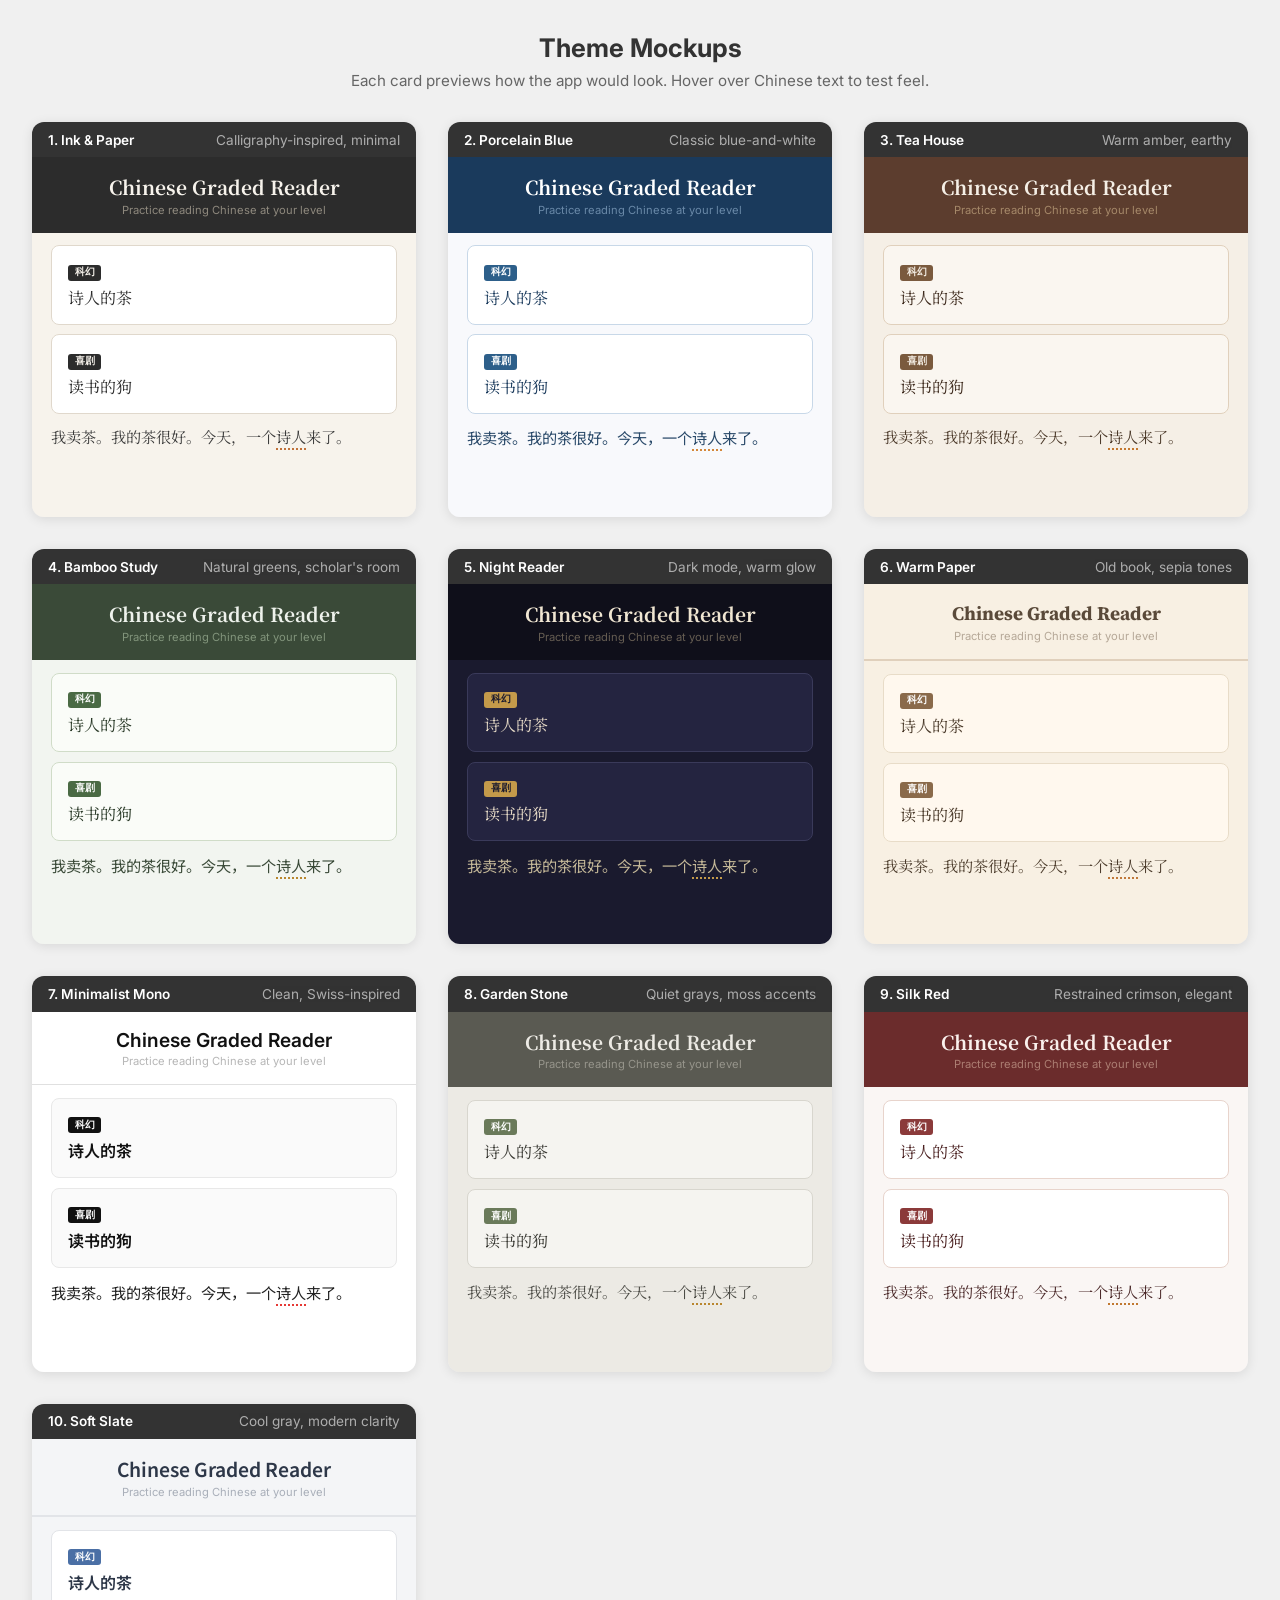
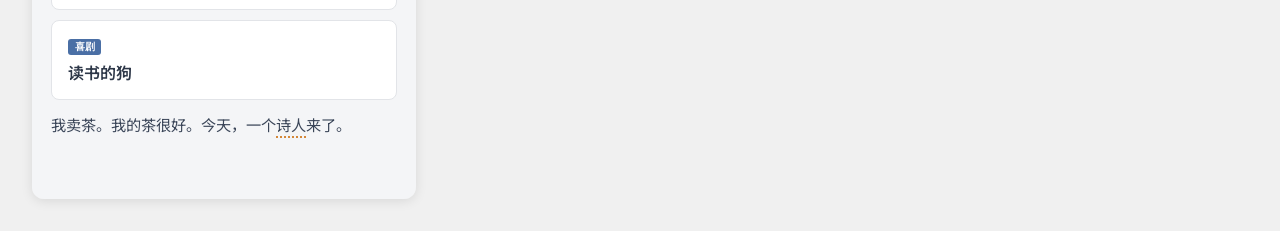
==== mockups.html @ 9957affa "Add theme mockup page for aesthetic comparison Static page with 10 theme options: Ink & Paper, Porce" ====
<!DOCTYPE html>
<html lang="en">
<head>
<meta charset="UTF-8">
<meta name="viewport" content="width=device-width, initial-scale=1.0">
<title>Chinese Graded Reader - Theme Mockups</title>
<style>
  @import url('https://fonts.googleapis.com/css2?family=Noto+Sans+SC:wght@300;400;600&family=Noto+Serif+SC:wght@400;600&family=Source+Serif+4:ital,wght@0,400;0,600;1,400&family=Inter:wght@400;500;600&display=swap');

  * { margin: 0; padding: 0; box-sizing: border-box; }
  body {
    font-family: 'Inter', sans-serif;
    background: #f0f0f0;
    padding: 2rem;
    color: #333;
  }
  h1 { text-align: center; margin-bottom: 0.5rem; font-size: 1.6rem; }
  .intro { text-align: center; color: #666; margin-bottom: 2rem; font-size: 0.95rem; }
  .grid {
    display: grid;
    grid-template-columns: repeat(auto-fit, minmax(340px, 1fr));
    gap: 2rem;
    max-width: 1400px;
    margin: 0 auto;
  }

  /* Each mockup card */
  .mockup {
    border-radius: 12px;
    overflow: hidden;
    box-shadow: 0 2px 12px rgba(0,0,0,0.1);
  }
  .mockup-label {
    padding: 0.6rem 1rem;
    font-weight: 600;
    font-size: 0.85rem;
    background: #333;
    color: #fff;
    display: flex;
    justify-content: space-between;
  }
  .mockup-label span { opacity: 0.6; font-weight: 400; }

  /* Inner frame simulating the app */
  .frame {
    padding: 0;
    min-height: 360px;
    display: flex;
    flex-direction: column;
  }
  .frame .m-header {
    padding: 1rem 1.2rem;
    text-align: center;
  }
  .frame .m-header h2 {
    font-size: 1.2rem;
    margin-bottom: 0.15rem;
  }
  .frame .m-header p {
    font-size: 0.7rem;
    opacity: 0.7;
  }
  .frame .m-body {
    padding: 0.8rem 1.2rem 1.2rem;
    flex: 1;
  }
  .frame .m-card {
    padding: 0.8rem 1rem;
    border-radius: 8px;
    margin-bottom: 0.6rem;
  }
  .frame .m-badge {
    display: inline-block;
    padding: 0.1rem 0.4rem;
    border-radius: 3px;
    font-size: 0.6rem;
    font-weight: 600;
    margin-bottom: 0.3rem;
  }
  .frame .m-title {
    font-size: 1rem;
    margin-bottom: 0.15rem;
  }
  .frame .m-text {
    font-size: 0.95rem;
    line-height: 1.9;
    margin-top: 0.6rem;
  }
  .frame .m-word {
    cursor: default;
    padding-bottom: 1px;
  }
  .frame .m-word-above {
    cursor: default;
    padding-bottom: 1px;
  }

  /* ===== THEME 1: Ink & Paper ===== */
  .t1 .frame { background: #f7f3ec; }
  .t1 .m-header { background: #2c2c2c; color: #f7f3ec; }
  .t1 .m-header h2 { font-family: 'Noto Serif SC', serif; }
  .t1 .m-header p { color: #b8b0a0; }
  .t1 .m-body { color: #2c2c2c; }
  .t1 .m-card { background: #fff; border: 1px solid #e0d8cc; }
  .t1 .m-badge { background: #2c2c2c; color: #f7f3ec; }
  .t1 .m-title { font-family: 'Noto Serif SC', serif; }
  .t1 .m-text { font-family: 'Noto Serif SC', serif; color: #3a3a3a; }
  .t1 .m-word:hover { color: #8b4513; }
  .t1 .m-word-above { border-bottom: 2px dotted #c0713a; }

  /* ===== THEME 2: Porcelain Blue ===== */
  .t2 .frame { background: #f8f9fc; }
  .t2 .m-header { background: #1a3a5c; color: #fff; }
  .t2 .m-header h2 { font-family: 'Noto Serif SC', serif; }
  .t2 .m-header p { color: #8baac8; }
  .t2 .m-body { color: #1a3a5c; }
  .t2 .m-card { background: #fff; border: 1px solid #c8d8e8; }
  .t2 .m-badge { background: #2d5f8a; color: #fff; }
  .t2 .m-title { font-family: 'Noto Serif SC', serif; color: #1a3a5c; }
  .t2 .m-text { font-family: 'Noto Sans SC', sans-serif; color: #2a4a6a; }
  .t2 .m-word:hover { color: #2d5f8a; }
  .t2 .m-word-above { border-bottom: 2px dotted #d4883a; }

  /* ===== THEME 3: Tea House ===== */
  .t3 .frame { background: #f5efe6; }
  .t3 .m-header { background: #5c3d2e; color: #f5efe6; }
  .t3 .m-header h2 { font-family: 'Noto Serif SC', serif; }
  .t3 .m-header p { color: #c4a882; }
  .t3 .m-body { color: #3e2b1e; }
  .t3 .m-card { background: #faf6f0; border: 1px solid #e0d0bc; }
  .t3 .m-badge { background: #7a5a3e; color: #f5efe6; }
  .t3 .m-title { font-family: 'Noto Serif SC', serif; color: #3e2b1e; }
  .t3 .m-text { font-family: 'Noto Serif SC', serif; color: #4a3828; }
  .t3 .m-word:hover { color: #7a5a3e; }
  .t3 .m-word-above { border-bottom: 2px dotted #c47830; }

  /* ===== THEME 4: Bamboo Study ===== */
  .t4 .frame { background: #f2f5f0; }
  .t4 .m-header { background: #3a4a38; color: #eef2ec; }
  .t4 .m-header h2 { font-family: 'Noto Serif SC', serif; }
  .t4 .m-header p { color: #a0b498; }
  .t4 .m-body { color: #2a3a28; }
  .t4 .m-card { background: #fafcf8; border: 1px solid #d0dcc8; }
  .t4 .m-badge { background: #4a6a44; color: #fff; }
  .t4 .m-title { font-family: 'Noto Serif SC', serif; color: #2a3a28; }
  .t4 .m-text { font-family: 'Noto Sans SC', sans-serif; color: #3a4a38; }
  .t4 .m-word:hover { color: #4a6a44; }
  .t4 .m-word-above { border-bottom: 2px dotted #b8862e; }

  /* ===== THEME 5: Night Reader ===== */
  .t5 .frame { background: #1a1a2e; }
  .t5 .m-header { background: #0f0f1a; color: #e8dcc8; }
  .t5 .m-header h2 { font-family: 'Noto Serif SC', serif; color: #f0e6d2; }
  .t5 .m-header p { color: #8a7e6a; }
  .t5 .m-body { color: #d4c8b0; }
  .t5 .m-card { background: #242440; border: 1px solid #3a3a5a; }
  .t5 .m-badge { background: #c49a4a; color: #1a1a2e; }
  .t5 .m-title { font-family: 'Noto Serif SC', serif; color: #e8dcc8; }
  .t5 .m-text { font-family: 'Noto Sans SC', sans-serif; color: #c4b898; }
  .t5 .m-word:hover { color: #e8c878; }
  .t5 .m-word-above { border-bottom: 2px dotted #c49a4a; }

  /* ===== THEME 6: Warm Paper ===== */
  .t6 .frame { background: #f8f0e3; }
  .t6 .m-header { background: #f8f0e3; color: #5a4a3a; border-bottom: 2px solid #e0d0bc; }
  .t6 .m-header h2 { font-family: 'Source Serif 4', 'Noto Serif SC', serif; }
  .t6 .m-header p { color: #9a8a78; }
  .t6 .m-body { color: #3a3028; }
  .t6 .m-card { background: #fff8ee; border: 1px solid #e8dcc8; }
  .t6 .m-badge { background: #8a6a4a; color: #fff; }
  .t6 .m-title { font-family: 'Noto Serif SC', serif; color: #4a3a2a; }
  .t6 .m-text { font-family: 'Noto Serif SC', serif; color: #4a3a2a; }
  .t6 .m-word:hover { color: #8a6a4a; }
  .t6 .m-word-above { border-bottom: 2px dotted #c0783a; }

  /* ===== THEME 7: Minimalist Mono ===== */
  .t7 .frame { background: #fff; }
  .t7 .m-header { background: #fff; color: #111; border-bottom: 1px solid #e0e0e0; }
  .t7 .m-header h2 { font-family: 'Inter', 'Noto Sans SC', sans-serif; font-weight: 600; }
  .t7 .m-header p { color: #999; }
  .t7 .m-body { color: #111; }
  .t7 .m-card { background: #fafafa; border: 1px solid #e8e8e8; }
  .t7 .m-badge { background: #111; color: #fff; }
  .t7 .m-title { font-family: 'Noto Sans SC', sans-serif; font-weight: 600; }
  .t7 .m-text { font-family: 'Noto Sans SC', sans-serif; color: #222; }
  .t7 .m-word:hover { color: #e53935; }
  .t7 .m-word-above { border-bottom: 2px dotted #e53935; }

  /* ===== THEME 8: Garden Stone ===== */
  .t8 .frame { background: #eceae4; }
  .t8 .m-header { background: #5a5a52; color: #eceae4; }
  .t8 .m-header h2 { font-family: 'Noto Serif SC', serif; }
  .t8 .m-header p { color: #b0aea4; }
  .t8 .m-body { color: #3a3a34; }
  .t8 .m-card { background: #f5f4f0; border: 1px solid #d8d6ce; }
  .t8 .m-badge { background: #6a7a5a; color: #fff; }
  .t8 .m-title { font-family: 'Noto Serif SC', serif; color: #3a3a34; }
  .t8 .m-text { font-family: 'Noto Serif SC', serif; color: #4a4a44; }
  .t8 .m-word:hover { color: #6a7a5a; }
  .t8 .m-word-above { border-bottom: 2px dotted #b8862e; }

  /* ===== THEME 9: Silk Red ===== */
  .t9 .frame { background: #faf6f4; }
  .t9 .m-header { background: #6b2c2c; color: #faf0ec; }
  .t9 .m-header h2 { font-family: 'Noto Serif SC', serif; }
  .t9 .m-header p { color: #c8a090; }
  .t9 .m-body { color: #3a2020; }
  .t9 .m-card { background: #fff; border: 1px solid #e8d4cc; }
  .t9 .m-badge { background: #8b3a3a; color: #fff; }
  .t9 .m-title { font-family: 'Noto Serif SC', serif; color: #4a2020; }
  .t9 .m-text { font-family: 'Noto Serif SC', serif; color: #4a2828; }
  .t9 .m-word:hover { color: #8b3a3a; }
  .t9 .m-word-above { border-bottom: 2px dotted #c07830; }

  /* ===== THEME 10: Soft Slate ===== */
  .t10 .frame { background: #f4f5f7; }
  .t10 .m-header { background: #f4f5f7; color: #2d3748; border-bottom: 2px solid #e2e4e8; }
  .t10 .m-header h2 { font-family: 'Noto Sans SC', sans-serif; font-weight: 600; }
  .t10 .m-header p { color: #8a92a0; }
  .t10 .m-body { color: #2d3748; }
  .t10 .m-card { background: #fff; border: 1px solid #e2e4e8; }
  .t10 .m-badge { background: #4a6fa5; color: #fff; }
  .t10 .m-title { font-family: 'Noto Sans SC', sans-serif; font-weight: 600; color: #2d3748; }
  .t10 .m-text { font-family: 'Noto Sans SC', sans-serif; color: #3a4558; }
  .t10 .m-word:hover { color: #4a6fa5; }
  .t10 .m-word-above { border-bottom: 2px dotted #d4883a; }
</style>
</head>
<body>

<h1>Theme Mockups</h1>
<p class="intro">Each card previews how the app would look. Hover over Chinese text to test feel.</p>

<div class="grid">

  <!-- 1 -->
  <div class="mockup t1">
    <div class="mockup-label">1. Ink & Paper <span>Calligraphy-inspired, minimal</span></div>
    <div class="frame">
      <div class="m-header">
        <h2>Chinese Graded Reader</h2>
        <p>Practice reading Chinese at your level</p>
      </div>
      <div class="m-body">
        <div class="m-card">
          <div class="m-badge">科幻</div>
          <div class="m-title">诗人的茶</div>
        </div>
        <div class="m-card">
          <div class="m-badge">喜剧</div>
          <div class="m-title">读书的狗</div>
        </div>
        <div class="m-text">
          <span class="m-word">我</span><span class="m-word">卖</span><span class="m-word">茶</span>。<span class="m-word">我</span><span class="m-word">的</span><span class="m-word">茶</span><span class="m-word">很</span><span class="m-word">好</span>。<span class="m-word">今天</span>，<span class="m-word">一</span><span class="m-word">个</span><span class="m-word-above">诗人</span><span class="m-word">来</span><span class="m-word">了</span>。
        </div>
      </div>
    </div>
  </div>

  <!-- 2 -->
  <div class="mockup t2">
    <div class="mockup-label">2. Porcelain Blue <span>Classic blue-and-white</span></div>
    <div class="frame">
      <div class="m-header">
        <h2>Chinese Graded Reader</h2>
        <p>Practice reading Chinese at your level</p>
      </div>
      <div class="m-body">
        <div class="m-card">
          <div class="m-badge">科幻</div>
          <div class="m-title">诗人的茶</div>
        </div>
        <div class="m-card">
          <div class="m-badge">喜剧</div>
          <div class="m-title">读书的狗</div>
        </div>
        <div class="m-text">
          <span class="m-word">我</span><span class="m-word">卖</span><span class="m-word">茶</span>。<span class="m-word">我</span><span class="m-word">的</span><span class="m-word">茶</span><span class="m-word">很</span><span class="m-word">好</span>。<span class="m-word">今天</span>，<span class="m-word">一</span><span class="m-word">个</span><span class="m-word-above">诗人</span><span class="m-word">来</span><span class="m-word">了</span>。
        </div>
      </div>
    </div>
  </div>

  <!-- 3 -->
  <div class="mockup t3">
    <div class="mockup-label">3. Tea House <span>Warm amber, earthy</span></div>
    <div class="frame">
      <div class="m-header">
        <h2>Chinese Graded Reader</h2>
        <p>Practice reading Chinese at your level</p>
      </div>
      <div class="m-body">
        <div class="m-card">
          <div class="m-badge">科幻</div>
          <div class="m-title">诗人的茶</div>
        </div>
        <div class="m-card">
          <div class="m-badge">喜剧</div>
          <div class="m-title">读书的狗</div>
        </div>
        <div class="m-text">
          <span class="m-word">我</span><span class="m-word">卖</span><span class="m-word">茶</span>。<span class="m-word">我</span><span class="m-word">的</span><span class="m-word">茶</span><span class="m-word">很</span><span class="m-word">好</span>。<span class="m-word">今天</span>，<span class="m-word">一</span><span class="m-word">个</span><span class="m-word-above">诗人</span><span class="m-word">来</span><span class="m-word">了</span>。
        </div>
      </div>
    </div>
  </div>

  <!-- 4 -->
  <div class="mockup t4">
    <div class="mockup-label">4. Bamboo Study <span>Natural greens, scholar's room</span></div>
    <div class="frame">
      <div class="m-header">
        <h2>Chinese Graded Reader</h2>
        <p>Practice reading Chinese at your level</p>
      </div>
      <div class="m-body">
        <div class="m-card">
          <div class="m-badge">科幻</div>
          <div class="m-title">诗人的茶</div>
        </div>
        <div class="m-card">
          <div class="m-badge">喜剧</div>
          <div class="m-title">读书的狗</div>
        </div>
        <div class="m-text">
          <span class="m-word">我</span><span class="m-word">卖</span><span class="m-word">茶</span>。<span class="m-word">我</span><span class="m-word">的</span><span class="m-word">茶</span><span class="m-word">很</span><span class="m-word">好</span>。<span class="m-word">今天</span>，<span class="m-word">一</span><span class="m-word">个</span><span class="m-word-above">诗人</span><span class="m-word">来</span><span class="m-word">了</span>。
        </div>
      </div>
    </div>
  </div>

  <!-- 5 -->
  <div class="mockup t5">
    <div class="mockup-label">5. Night Reader <span>Dark mode, warm glow</span></div>
    <div class="frame">
      <div class="m-header">
        <h2>Chinese Graded Reader</h2>
        <p>Practice reading Chinese at your level</p>
      </div>
      <div class="m-body">
        <div class="m-card">
          <div class="m-badge">科幻</div>
          <div class="m-title">诗人的茶</div>
        </div>
        <div class="m-card">
          <div class="m-badge">喜剧</div>
          <div class="m-title">读书的狗</div>
        </div>
        <div class="m-text">
          <span class="m-word">我</span><span class="m-word">卖</span><span class="m-word">茶</span>。<span class="m-word">我</span><span class="m-word">的</span><span class="m-word">茶</span><span class="m-word">很</span><span class="m-word">好</span>。<span class="m-word">今天</span>，<span class="m-word">一</span><span class="m-word">个</span><span class="m-word-above">诗人</span><span class="m-word">来</span><span class="m-word">了</span>。
        </div>
      </div>
    </div>
  </div>

  <!-- 6 -->
  <div class="mockup t6">
    <div class="mockup-label">6. Warm Paper <span>Old book, sepia tones</span></div>
    <div class="frame">
      <div class="m-header">
        <h2>Chinese Graded Reader</h2>
        <p>Practice reading Chinese at your level</p>
      </div>
      <div class="m-body">
        <div class="m-card">
          <div class="m-badge">科幻</div>
          <div class="m-title">诗人的茶</div>
        </div>
        <div class="m-card">
          <div class="m-badge">喜剧</div>
          <div class="m-title">读书的狗</div>
        </div>
        <div class="m-text">
          <span class="m-word">我</span><span class="m-word">卖</span><span class="m-word">茶</span>。<span class="m-word">我</span><span class="m-word">的</span><span class="m-word">茶</span><span class="m-word">很</span><span class="m-word">好</span>。<span class="m-word">今天</span>，<span class="m-word">一</span><span class="m-word">个</span><span class="m-word-above">诗人</span><span class="m-word">来</span><span class="m-word">了</span>。
        </div>
      </div>
    </div>
  </div>

  <!-- 7 -->
  <div class="mockup t7">
    <div class="mockup-label">7. Minimalist Mono <span>Clean, Swiss-inspired</span></div>
    <div class="frame">
      <div class="m-header">
        <h2>Chinese Graded Reader</h2>
        <p>Practice reading Chinese at your level</p>
      </div>
      <div class="m-body">
        <div class="m-card">
          <div class="m-badge">科幻</div>
          <div class="m-title">诗人的茶</div>
        </div>
        <div class="m-card">
          <div class="m-badge">喜剧</div>
          <div class="m-title">读书的狗</div>
        </div>
        <div class="m-text">
          <span class="m-word">我</span><span class="m-word">卖</span><span class="m-word">茶</span>。<span class="m-word">我</span><span class="m-word">的</span><span class="m-word">茶</span><span class="m-word">很</span><span class="m-word">好</span>。<span class="m-word">今天</span>，<span class="m-word">一</span><span class="m-word">个</span><span class="m-word-above">诗人</span><span class="m-word">来</span><span class="m-word">了</span>。
        </div>
      </div>
    </div>
  </div>

  <!-- 8 -->
  <div class="mockup t8">
    <div class="mockup-label">8. Garden Stone <span>Quiet grays, moss accents</span></div>
    <div class="frame">
      <div class="m-header">
        <h2>Chinese Graded Reader</h2>
        <p>Practice reading Chinese at your level</p>
      </div>
      <div class="m-body">
        <div class="m-card">
          <div class="m-badge">科幻</div>
          <div class="m-title">诗人的茶</div>
        </div>
        <div class="m-card">
          <div class="m-badge">喜剧</div>
          <div class="m-title">读书的狗</div>
        </div>
        <div class="m-text">
          <span class="m-word">我</span><span class="m-word">卖</span><span class="m-word">茶</span>。<span class="m-word">我</span><span class="m-word">的</span><span class="m-word">茶</span><span class="m-word">很</span><span class="m-word">好</span>。<span class="m-word">今天</span>，<span class="m-word">一</span><span class="m-word">个</span><span class="m-word-above">诗人</span><span class="m-word">来</span><span class="m-word">了</span>。
        </div>
      </div>
    </div>
  </div>

  <!-- 9 -->
  <div class="mockup t9">
    <div class="mockup-label">9. Silk Red <span>Restrained crimson, elegant</span></div>
    <div class="frame">
      <div class="m-header">
        <h2>Chinese Graded Reader</h2>
        <p>Practice reading Chinese at your level</p>
      </div>
      <div class="m-body">
        <div class="m-card">
          <div class="m-badge">科幻</div>
          <div class="m-title">诗人的茶</div>
        </div>
        <div class="m-card">
          <div class="m-badge">喜剧</div>
          <div class="m-title">读书的狗</div>
        </div>
        <div class="m-text">
          <span class="m-word">我</span><span class="m-word">卖</span><span class="m-word">茶</span>。<span class="m-word">我</span><span class="m-word">的</span><span class="m-word">茶</span><span class="m-word">很</span><span class="m-word">好</span>。<span class="m-word">今天</span>，<span class="m-word">一</span><span class="m-word">个</span><span class="m-word-above">诗人</span><span class="m-word">来</span><span class="m-word">了</span>。
        </div>
      </div>
    </div>
  </div>

  <!-- 10 -->
  <div class="mockup t10">
    <div class="mockup-label">10. Soft Slate <span>Cool gray, modern clarity</span></div>
    <div class="frame">
      <div class="m-header">
        <h2>Chinese Graded Reader</h2>
        <p>Practice reading Chinese at your level</p>
      </div>
      <div class="m-body">
        <div class="m-card">
          <div class="m-badge">科幻</div>
          <div class="m-title">诗人的茶</div>
        </div>
        <div class="m-card">
          <div class="m-badge">喜剧</div>
          <div class="m-title">读书的狗</div>
        </div>
        <div class="m-text">
          <span class="m-word">我</span><span class="m-word">卖</span><span class="m-word">茶</span>。<span class="m-word">我</span><span class="m-word">的</span><span class="m-word">茶</span><span class="m-word">很</span><span class="m-word">好</span>。<span class="m-word">今天</span>，<span class="m-word">一</span><span class="m-word">个</span><span class="m-word-above">诗人</span><span class="m-word">来</span><span class="m-word">了</span>。
        </div>
      </div>
    </div>
  </div>

</div>

</body>
</html>
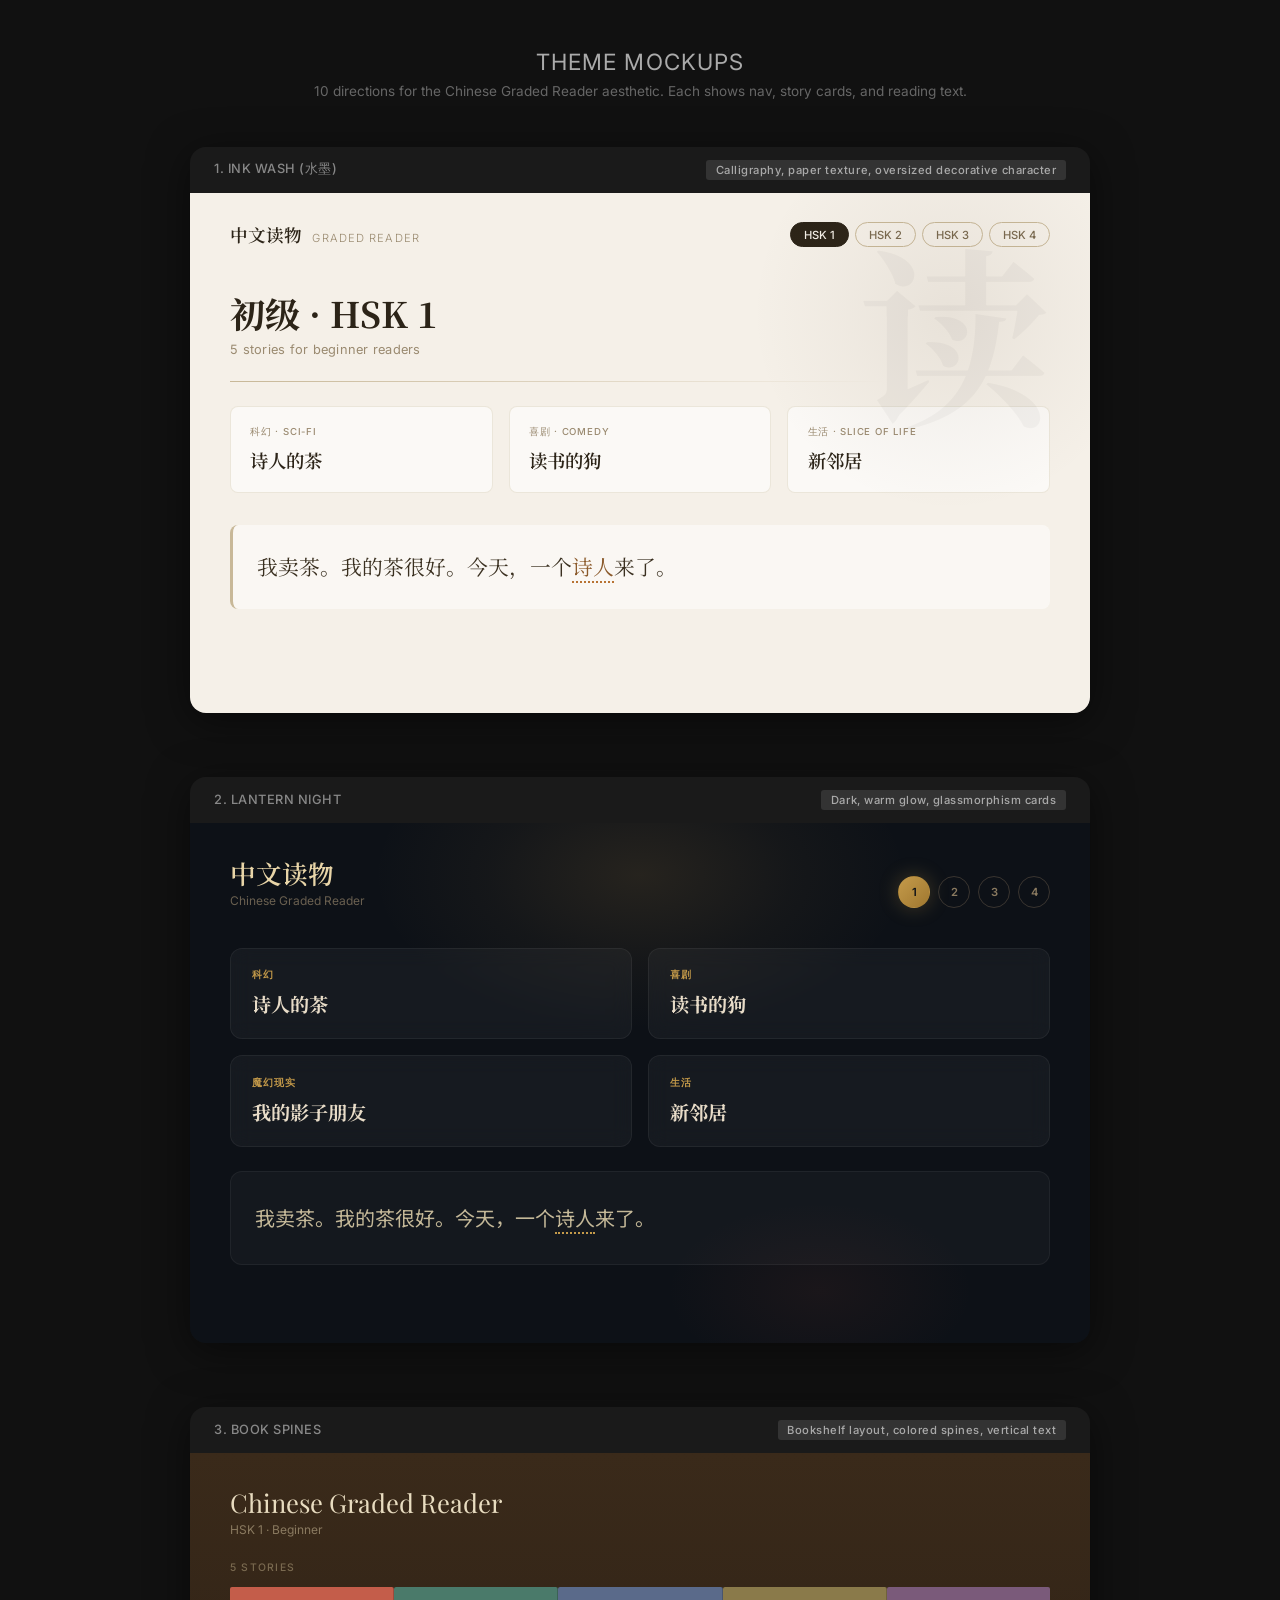
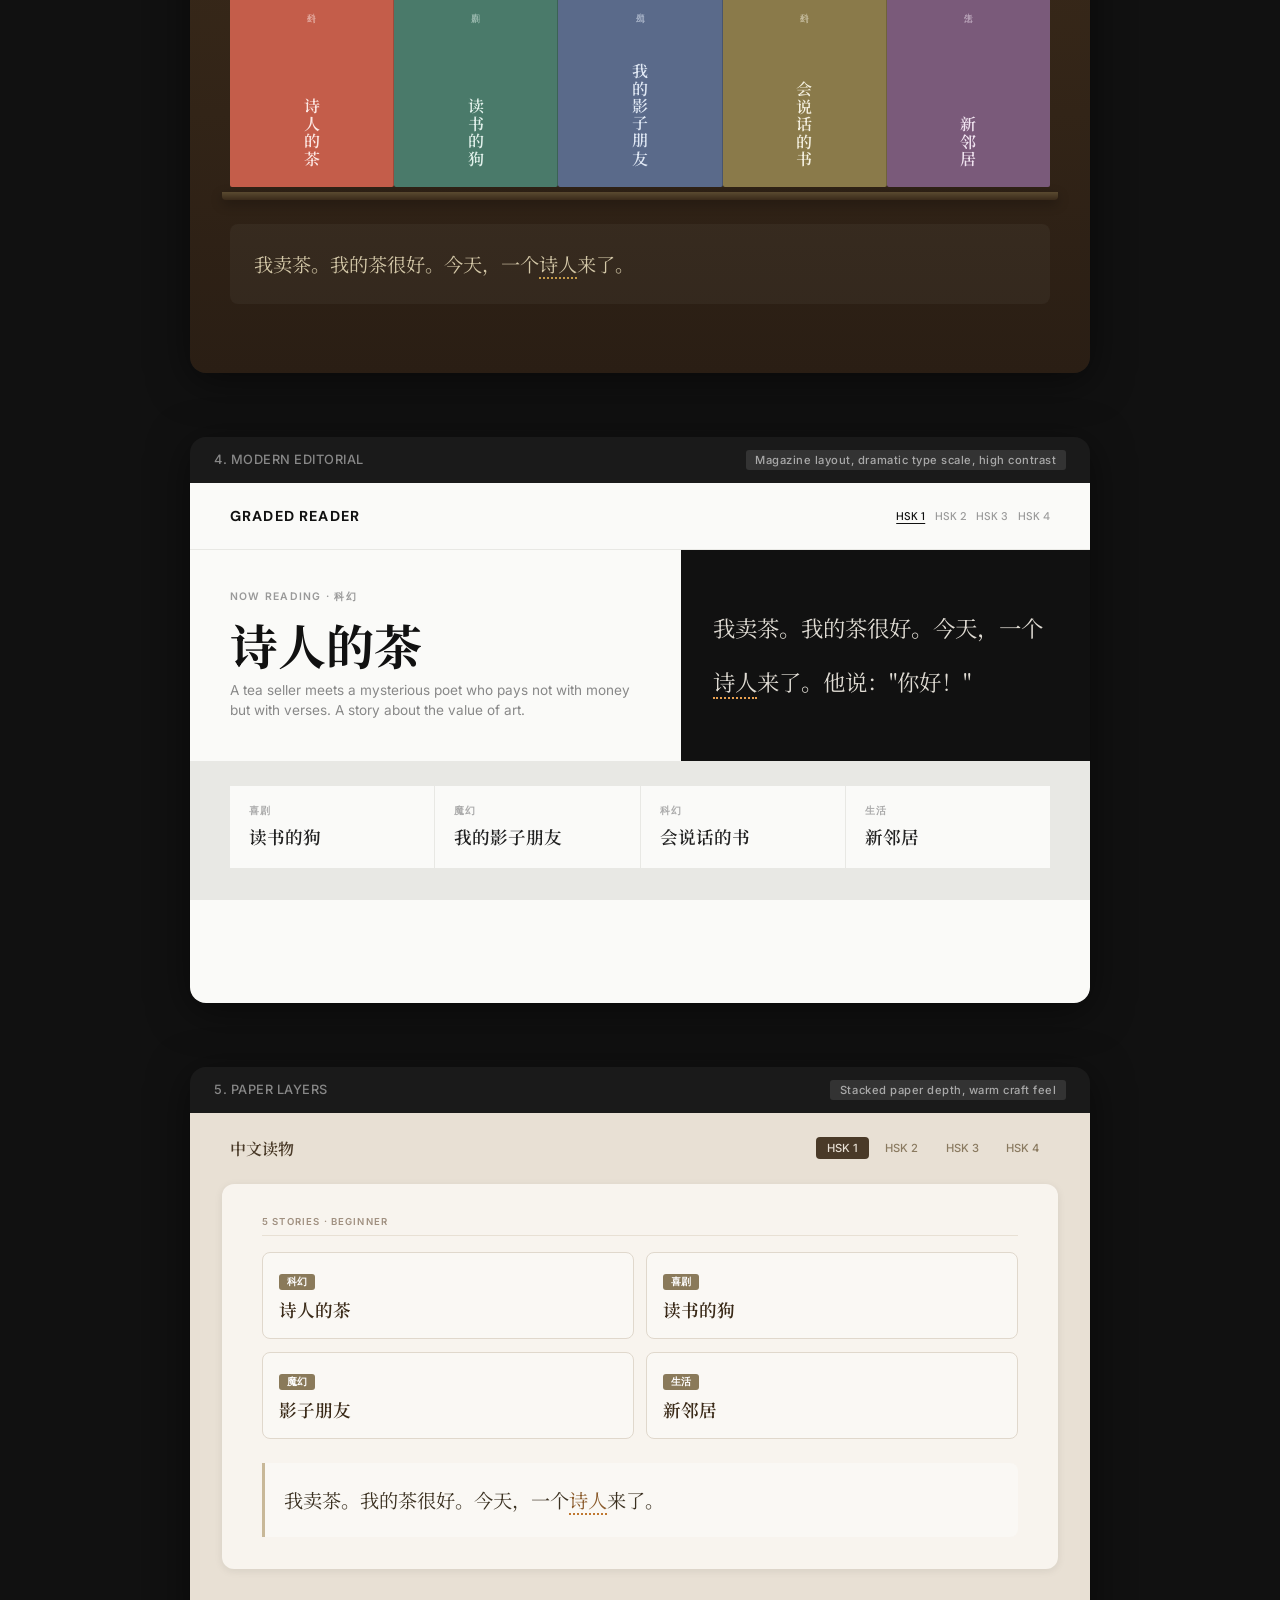
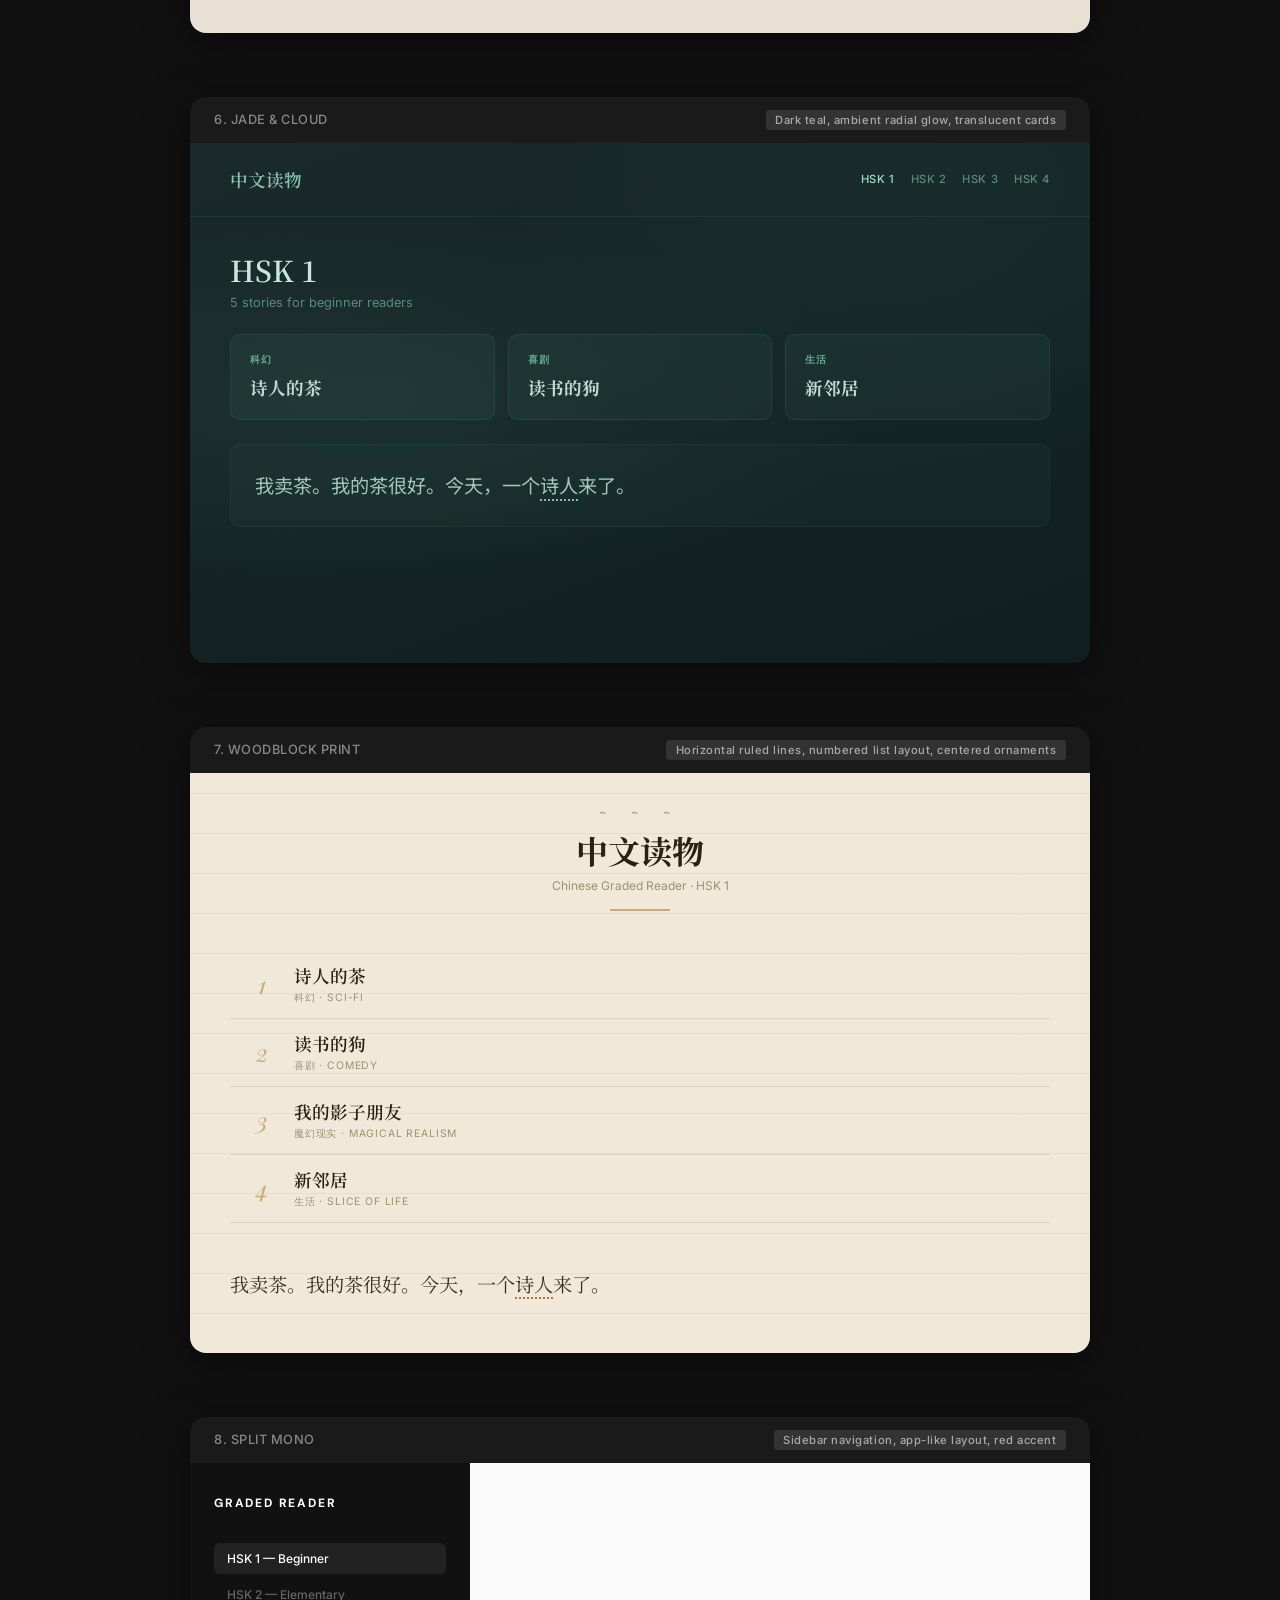
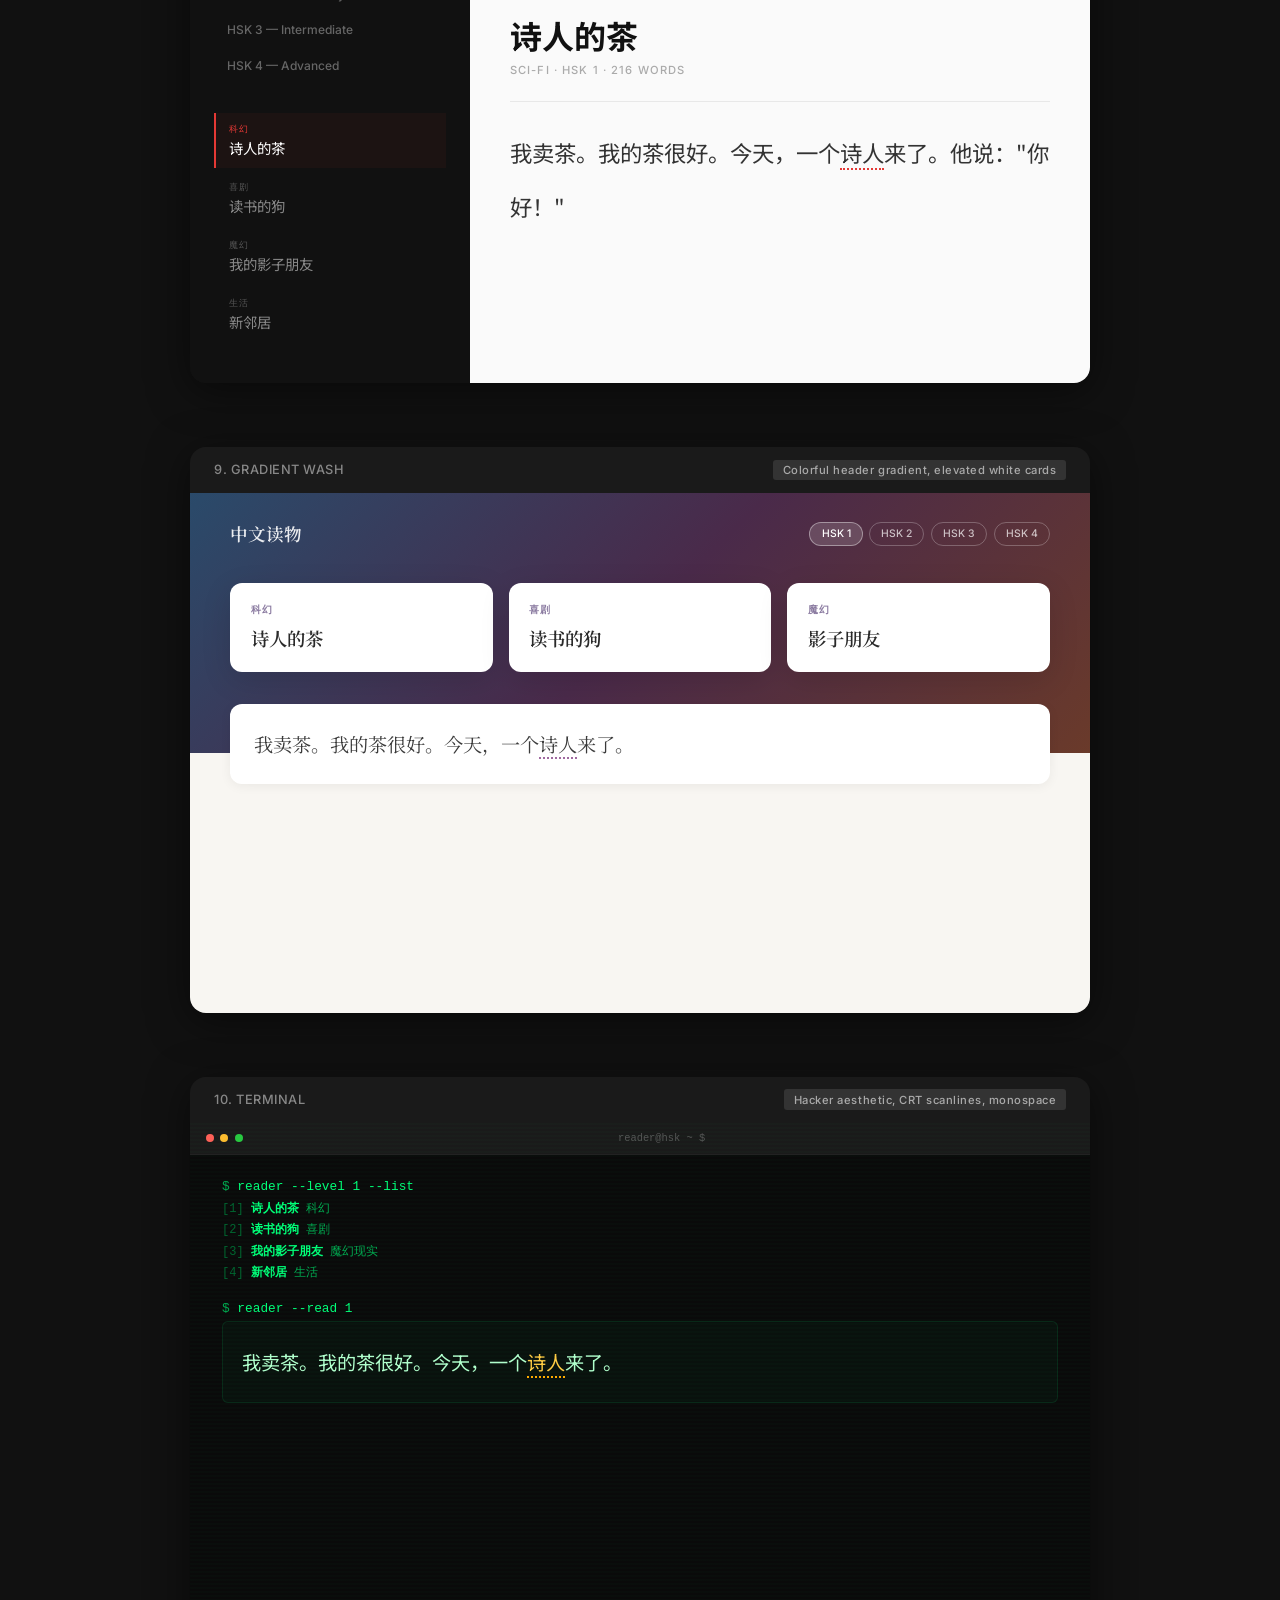
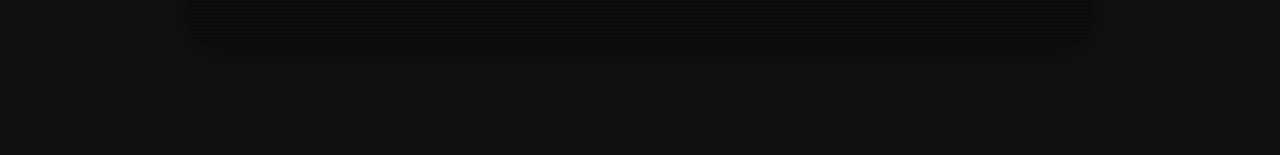
==== commit d447ae6c: "Redesign theme mockups with distinct layouts and visual identity Replace flat color-swap mockups wit" ====
--- a/mockups.html
+++ b/mockups.html
@@ -3,477 +3,1506 @@
 <head>
 <meta charset="UTF-8">
 <meta name="viewport" content="width=device-width, initial-scale=1.0">
-<title>Chinese Graded Reader - Theme Mockups</title>
+<title>Theme Mockups - Chinese Graded Reader</title>
 <style>
-  @import url('https://fonts.googleapis.com/css2?family=Noto+Sans+SC:wght@300;400;600&family=Noto+Serif+SC:wght@400;600&family=Source+Serif+4:ital,wght@0,400;0,600;1,400&family=Inter:wght@400;500;600&display=swap');
+  @import url('https://fonts.googleapis.com/css2?family=Noto+Sans+SC:wght@300;400;500;700&family=Noto+Serif+SC:wght@400;600;700&family=Inter:wght@300;400;500;600;700&family=Playfair+Display:ital,wght@0,400;0,700;1,400&family=DM+Sans:wght@400;500;700&display=swap');
 
   * { margin: 0; padding: 0; box-sizing: border-box; }
+
   body {
     font-family: 'Inter', sans-serif;
-    background: #f0f0f0;
+    background: #111;
+    color: #eee;
+    padding: 3rem 2rem;
+  }
+
+  .page-header {
+    max-width: 700px;
+    margin: 0 auto 3rem;
+    text-align: center;
+  }
+  .page-header h1 {
+    font-size: 1.4rem;
+    font-weight: 400;
+    letter-spacing: 0.05em;
+    text-transform: uppercase;
+    margin-bottom: 0.5rem;
+    color: #aaa;
+  }
+  .page-header p { color: #666; font-size: 0.85rem; }
+
+  /* Each mockup is full-width, stacked vertically */
+  .mockup {
+    max-width: 900px;
+    margin: 0 auto 4rem;
+    border-radius: 16px;
+    overflow: hidden;
+    box-shadow: 0 8px 40px rgba(0,0,0,0.5);
+  }
+  .mockup-label {
+    padding: 0.8rem 1.5rem;
+    font-size: 0.8rem;
+    font-weight: 500;
+    letter-spacing: 0.04em;
+    text-transform: uppercase;
+    color: #888;
+    background: #1a1a1a;
+    display: flex;
+    justify-content: space-between;
+    align-items: center;
+  }
+  .mockup-label .tag {
+    font-size: 0.7rem;
+    background: #333;
+    padding: 0.2rem 0.6rem;
+    border-radius: 3px;
+    color: #aaa;
+    text-transform: none;
+  }
+
+  .frame { position: relative; overflow: hidden; }
+
+  /* Shared helpers */
+  .sample-text { line-height: 2.2; }
+  .sample-text .w { cursor: default; }
+  .sample-text .w:hover { opacity: 0.7; }
+  .sample-text .above { border-bottom: 2px dotted; cursor: default; }
+
+  /* ========================================
+     THEME 1: INK WASH (水墨)
+     ======================================== */
+  .t1 .frame {
+    background: #f5f0e8;
+    min-height: 520px;
+  }
+  .t1 .frame::before {
+    content: '';
+    position: absolute;
+    top: -80px; right: -60px;
+    width: 400px; height: 400px;
+    background: radial-gradient(circle, rgba(80,60,40,0.08) 0%, rgba(80,60,40,0.03) 40%, transparent 70%);
+    pointer-events: none;
+  }
+  .t1 .frame::after {
+    content: '读';
+    position: absolute;
+    top: 40px; right: 40px;
+    font-family: 'Noto Serif SC', serif;
+    font-size: 12rem;
+    font-weight: 700;
+    color: rgba(0,0,0,0.03);
+    line-height: 1;
+    pointer-events: none;
+  }
+  .t1 .m-nav {
+    padding: 1.8rem 2.5rem 0;
+    display: flex;
+    justify-content: space-between;
+    align-items: center;
+  }
+  .t1 .m-nav .logo {
+    font-family: 'Noto Serif SC', serif;
+    font-size: 1.1rem;
+    color: #2c2418;
+    font-weight: 600;
+  }
+  .t1 .m-nav .logo span {
+    font-weight: 300;
+    color: #9a8a70;
+    margin-left: 0.4rem;
+    font-family: 'Inter', sans-serif;
+    font-size: 0.7rem;
+    text-transform: uppercase;
+    letter-spacing: 0.1em;
+    vertical-align: middle;
+  }
+  .t1 .m-nav .level-pills {
+    display: flex; gap: 0.4rem;
+  }
+  .t1 .m-nav .pill {
+    padding: 0.3rem 0.8rem;
+    border-radius: 20px;
+    font-size: 0.7rem;
+    border: 1px solid #c8b898;
+    color: #7a6a50;
+    font-weight: 500;
+  }
+  .t1 .m-nav .pill.active {
+    background: #2c2418;
+    color: #f5f0e8;
+    border-color: #2c2418;
+  }
+  .t1 .m-hero {
+    padding: 2.5rem 2.5rem 0;
+  }
+  .t1 .m-hero h2 {
+    font-family: 'Noto Serif SC', serif;
+    font-size: 2.2rem;
+    color: #2c2418;
+    font-weight: 700;
+    margin-bottom: 0.2rem;
+  }
+  .t1 .m-hero p {
+    color: #9a8a70;
+    font-size: 0.8rem;
+    letter-spacing: 0.02em;
+  }
+  .t1 .m-divider {
+    margin: 1.5rem 2.5rem;
+    height: 1px;
+    background: linear-gradient(90deg, #c8b898, transparent 80%);
+  }
+  .t1 .m-stories {
+    padding: 0 2.5rem 2rem;
+    display: grid;
+    grid-template-columns: 1fr 1fr 1fr;
+    gap: 1rem;
+  }
+  .t1 .m-story {
+    background: rgba(255,255,255,0.6);
+    border: 1px solid rgba(200,184,152,0.3);
+    border-radius: 8px;
+    padding: 1.2rem;
+    transition: transform 0.3s, box-shadow 0.3s;
+  }
+  .t1 .m-story:hover {
+    transform: translateY(-4px);
+    box-shadow: 0 8px 24px rgba(44,36,24,0.1);
+  }
+  .t1 .m-story .badge {
+    font-size: 0.6rem;
+    color: #9a8a70;
+    text-transform: uppercase;
+    letter-spacing: 0.08em;
+    font-weight: 500;
+  }
+  .t1 .m-story h3 {
+    font-family: 'Noto Serif SC', serif;
+    font-size: 1.15rem;
+    color: #2c2418;
+    margin: 0.5rem 0 0;
+    font-weight: 600;
+  }
+  .t1 .m-reading {
+    padding: 0 2.5rem 2.5rem;
+  }
+  .t1 .m-reading .sample-text {
+    font-family: 'Noto Serif SC', serif;
+    font-size: 1.3rem;
+    color: #3a3020;
+    background: rgba(255,255,255,0.5);
+    padding: 1.2rem 1.5rem;
+    border-radius: 8px;
+    border-left: 3px solid #c8b898;
+  }
+  .t1 .above { border-color: #b87333; color: #8b5a2b; }
+
+  /* ========================================
+     THEME 2: LANTERN NIGHT
+     ======================================== */
+  .t2 .frame {
+    background: #0d1117;
+    min-height: 520px;
+    position: relative;
+  }
+  .t2 .frame::before {
+    content: '';
+    position: absolute;
+    top: -20%; left: 20%;
+    width: 60%; height: 60%;
+    background: radial-gradient(ellipse, rgba(218,165,80,0.12) 0%, rgba(218,165,80,0.04) 40%, transparent 70%);
+    pointer-events: none;
+  }
+  .t2 .frame::after {
+    content: '';
+    position: absolute;
+    bottom: -10%; right: 10%;
+    width: 40%; height: 40%;
+    background: radial-gradient(ellipse, rgba(180,80,60,0.08) 0%, transparent 60%);
+    pointer-events: none;
+  }
+  .t2 .m-top {
+    padding: 2rem 2.5rem;
+    display: flex;
+    justify-content: space-between;
+    align-items: flex-end;
+    position: relative;
+  }
+  .t2 .m-top .logo-area h2 {
+    font-family: 'Noto Serif SC', serif;
+    font-size: 1.6rem;
+    color: #e8d5a8;
+    font-weight: 600;
+  }
+  .t2 .m-top .logo-area p {
+    color: #6a6050;
+    font-size: 0.75rem;
+    margin-top: 0.1rem;
+  }
+  .t2 .m-top .level-select {
+    display: flex; gap: 0.5rem;
+  }
+  .t2 .m-top .lv {
+    width: 32px; height: 32px;
+    border-radius: 50%;
+    display: flex; align-items: center; justify-content: center;
+    font-size: 0.7rem; font-weight: 600;
+    border: 1px solid #3a3530;
+    color: #8a7a60;
+    transition: all 0.3s;
+  }
+  .t2 .m-top .lv.active {
+    background: linear-gradient(135deg, #c49a4a, #a07830);
+    color: #0d1117;
+    border-color: transparent;
+    box-shadow: 0 0 20px rgba(196,154,74,0.3);
+  }
+  .t2 .m-cards {
+    padding: 0.5rem 2.5rem 1.5rem;
+    display: grid;
+    grid-template-columns: 1fr 1fr;
+    gap: 1rem;
+    position: relative;
+  }
+  .t2 .m-card {
+    background: rgba(255,255,255,0.04);
+    backdrop-filter: blur(10px);
+    -webkit-backdrop-filter: blur(10px);
+    border: 1px solid rgba(255,255,255,0.06);
+    border-radius: 12px;
+    padding: 1.3rem;
+    transition: all 0.3s;
+  }
+  .t2 .m-card:hover {
+    background: rgba(255,255,255,0.08);
+    border-color: rgba(196,154,74,0.3);
+    box-shadow: 0 4px 30px rgba(196,154,74,0.1);
+  }
+  .t2 .m-card .badge {
+    font-size: 0.6rem;
+    color: #c49a4a;
+    text-transform: uppercase;
+    letter-spacing: 0.1em;
+    font-weight: 600;
+  }
+  .t2 .m-card h3 {
+    font-family: 'Noto Serif SC', serif;
+    font-size: 1.2rem;
+    color: #e8dcc8;
+    margin: 0.5rem 0 0;
+  }
+  .t2 .m-reading {
+    padding: 0 2.5rem 2.5rem;
+    position: relative;
+  }
+  .t2 .m-reading .sample-text {
+    font-family: 'Noto Sans SC', sans-serif;
+    font-size: 1.25rem;
+    color: #c4b898;
+    background: rgba(255,255,255,0.03);
+    border: 1px solid rgba(255,255,255,0.05);
+    border-radius: 12px;
+    padding: 1.5rem;
+  }
+  .t2 .above { border-color: #c49a4a; }
+
+  /* ========================================
+     THEME 3: BOOK SPINES
+     ======================================== */
+  .t3 .frame {
+    background: linear-gradient(180deg, #3a2a1a 0%, #2a1e14 100%);
+    min-height: 520px;
+  }
+  .t3 .m-top {
+    padding: 2rem 2.5rem 1.5rem;
+  }
+  .t3 .m-top h2 {
+    font-family: 'Playfair Display', serif;
+    font-size: 1.6rem;
+    color: #e8dcc0;
+    font-weight: 400;
+  }
+  .t3 .m-top p {
+    color: #8a7a60;
+    font-size: 0.75rem;
+    margin-top: 0.2rem;
+  }
+  .t3 .m-shelf-label {
+    padding: 0 2.5rem;
+    font-size: 0.65rem;
+    text-transform: uppercase;
+    letter-spacing: 0.12em;
+    color: #7a6a50;
+    font-weight: 500;
+    margin-bottom: 0.8rem;
+  }
+  .t3 .m-shelf {
+    padding: 0 2.5rem;
+    display: flex;
+    gap: 0;
+    margin-bottom: 0.3rem;
+  }
+  .t3 .m-spine {
+    flex: 1;
+    min-height: 200px;
+    border-radius: 2px;
+    padding: 1.2rem 0.5rem;
+    display: flex;
+    flex-direction: column;
+    align-items: center;
+    justify-content: space-between;
+    transition: all 0.3s;
+    cursor: default;
+    position: relative;
+    border-right: 1px solid rgba(0,0,0,0.2);
+  }
+  .t3 .m-spine:last-child { border-right: none; }
+  .t3 .m-spine:hover {
+    transform: scaleX(1.08);
+    z-index: 1;
+    box-shadow: 0 0 20px rgba(0,0,0,0.4);
+  }
+  .t3 .m-spine .spine-title {
+    writing-mode: vertical-rl;
+    font-family: 'Noto Serif SC', serif;
+    font-size: 1rem;
+    font-weight: 600;
+    letter-spacing: 0.1em;
+  }
+  .t3 .m-spine .spine-genre {
+    writing-mode: vertical-rl;
+    font-size: 0.55rem;
+    text-transform: uppercase;
+    letter-spacing: 0.15em;
+    opacity: 0.6;
+  }
+  .t3 .s1 { background: #c45d4a; color: #fce8e4; }
+  .t3 .s2 { background: #4a7a6a; color: #e0f0ea; }
+  .t3 .s3 { background: #5a6a8a; color: #e0e8f4; }
+  .t3 .s4 { background: #8a7a4a; color: #f4f0e0; }
+  .t3 .s5 { background: #7a5a7a; color: #f0e4f0; }
+  .t3 .m-shelf-edge {
+    margin: 0 2rem;
+    height: 8px;
+    background: linear-gradient(180deg, #5a4a30, #3a2a1a);
+    border-radius: 0 0 4px 4px;
+    box-shadow: 0 4px 12px rgba(0,0,0,0.3);
+  }
+  .t3 .m-reading {
+    padding: 1.5rem 2.5rem 2.5rem;
+  }
+  .t3 .m-reading .sample-text {
+    font-family: 'Noto Serif SC', serif;
+    font-size: 1.2rem;
+    color: #d4c8a8;
+    background: rgba(255,255,255,0.04);
+    padding: 1.2rem 1.5rem;
+    border-radius: 8px;
+  }
+  .t3 .above { border-color: #c49a4a; }
+
+  /* ========================================
+     THEME 4: MODERN EDITORIAL
+     ======================================== */
+  .t4 .frame {
+    background: #fafaf8;
+    min-height: 520px;
+  }
+  .t4 .m-header-bar {
+    padding: 1.5rem 2.5rem;
+    display: flex;
+    justify-content: space-between;
+    align-items: center;
+    border-bottom: 1px solid #e8e8e4;
+  }
+  .t4 .m-header-bar .logo {
+    font-family: 'DM Sans', sans-serif;
+    font-weight: 700;
+    font-size: 0.9rem;
+    color: #111;
+    text-transform: uppercase;
+    letter-spacing: 0.08em;
+  }
+  .t4 .m-header-bar .nav-dots {
+    display: flex; gap: 0.6rem;
+  }
+  .t4 .m-header-bar .nav-dot {
+    font-family: 'DM Sans', sans-serif;
+    font-size: 0.7rem;
+    color: #999;
+    font-weight: 500;
+  }
+  .t4 .m-header-bar .nav-dot.active {
+    color: #111;
+    text-decoration: underline;
+    text-underline-offset: 3px;
+  }
+  .t4 .m-feature {
+    display: grid;
+    grid-template-columns: 1.2fr 1fr;
+    gap: 0;
+  }
+  .t4 .m-feature-left {
+    padding: 2.5rem;
+    display: flex;
+    flex-direction: column;
+    justify-content: center;
+  }
+  .t4 .m-feature-left .kicker {
+    font-size: 0.65rem;
+    text-transform: uppercase;
+    letter-spacing: 0.12em;
+    color: #999;
+    font-weight: 600;
+    margin-bottom: 0.8rem;
+  }
+  .t4 .m-feature-left h2 {
+    font-family: 'Noto Serif SC', serif;
+    font-size: 3rem;
+    color: #111;
+    font-weight: 700;
+    line-height: 1.15;
+    margin-bottom: 0.5rem;
+  }
+  .t4 .m-feature-left .subtitle {
+    font-size: 0.85rem;
+    color: #888;
+    font-weight: 400;
+    line-height: 1.5;
+  }
+  .t4 .m-feature-right {
+    background: #111;
+    color: #fafaf8;
     padding: 2rem;
-    color: #333;
-  }
-  h1 { text-align: center; margin-bottom: 0.5rem; font-size: 1.6rem; }
-  .intro { text-align: center; color: #666; margin-bottom: 2rem; font-size: 0.95rem; }
-  .grid {
+    display: flex;
+    flex-direction: column;
+    justify-content: center;
+  }
+  .t4 .m-feature-right .sample-text {
+    font-family: 'Noto Serif SC', serif;
+    font-size: 1.4rem;
+    color: #e0dcd4;
+    line-height: 2.4;
+  }
+  .t4 .m-feature-right .above { border-color: #e8a050; }
+  .t4 .m-grid {
+    padding: 1.5rem 2.5rem 2rem;
     display: grid;
-    grid-template-columns: repeat(auto-fit, minmax(340px, 1fr));
-    gap: 2rem;
-    max-width: 1400px;
-    margin: 0 auto;
-  }
-
-  /* Each mockup card */
-  .mockup {
+    grid-template-columns: repeat(4, 1fr);
+    gap: 1px;
+    background: #e8e8e4;
+    border-top: 1px solid #e8e8e4;
+  }
+  .t4 .m-grid-item {
+    background: #fafaf8;
+    padding: 1.2rem;
+    transition: background 0.2s;
+  }
+  .t4 .m-grid-item:hover {
+    background: #f0f0ec;
+  }
+  .t4 .m-grid-item .badge {
+    font-size: 0.6rem;
+    text-transform: uppercase;
+    letter-spacing: 0.1em;
+    color: #aaa;
+    font-weight: 600;
+  }
+  .t4 .m-grid-item h3 {
+    font-family: 'Noto Serif SC', serif;
+    font-size: 1.1rem;
+    color: #222;
+    margin-top: 0.4rem;
+    font-weight: 600;
+  }
+
+  /* ========================================
+     THEME 5: PAPER LAYERS
+     ======================================== */
+  .t5 .frame {
+    background: #e8e0d4;
+    min-height: 520px;
+    position: relative;
+  }
+  .t5 .m-top-bar {
+    padding: 1.5rem 2.5rem;
+    display: flex;
+    justify-content: space-between;
+    align-items: center;
+  }
+  .t5 .m-top-bar .logo {
+    font-family: 'Noto Serif SC', serif;
+    font-size: 1rem;
+    color: #4a3a28;
+    font-weight: 600;
+  }
+  .t5 .m-top-bar .levels {
+    display: flex; gap: 0.3rem;
+  }
+  .t5 .m-top-bar .lv {
+    padding: 0.25rem 0.7rem;
+    font-size: 0.7rem;
+    font-weight: 500;
+    color: #8a7a60;
+    border-radius: 4px;
+  }
+  .t5 .m-top-bar .lv.active {
+    background: #4a3a28;
+    color: #e8e0d4;
+  }
+  .t5 .m-paper-stack {
+    padding: 0 2rem 2rem;
+    position: relative;
+  }
+  .t5 .m-paper {
+    background: #f8f4ee;
     border-radius: 12px;
+    padding: 2rem 2.5rem;
+    position: relative;
+    box-shadow: 0 2px 8px rgba(0,0,0,0.08);
+  }
+  .t5 .m-paper::before {
+    content: '';
+    position: absolute;
+    top: 6px; left: 6px; right: -6px; bottom: -6px;
+    background: #f0eae0;
+    border-radius: 12px;
+    z-index: -1;
+    box-shadow: 0 2px 8px rgba(0,0,0,0.05);
+  }
+  .t5 .m-paper::after {
+    content: '';
+    position: absolute;
+    top: 12px; left: 12px; right: -12px; bottom: -12px;
+    background: #e8e2d8;
+    border-radius: 12px;
+    z-index: -2;
+  }
+  .t5 .m-paper .section-label {
+    font-size: 0.6rem;
+    text-transform: uppercase;
+    letter-spacing: 0.12em;
+    color: #a09080;
+    font-weight: 600;
+    margin-bottom: 1rem;
+    padding-bottom: 0.5rem;
+    border-bottom: 1px solid #e8e0d4;
+  }
+  .t5 .m-paper .stories {
+    display: grid;
+    grid-template-columns: 1fr 1fr;
+    gap: 0.8rem;
+    margin-bottom: 1.5rem;
+  }
+  .t5 .m-paper .story-item {
+    padding: 1rem;
+    border: 1px solid #e0d8cc;
+    border-radius: 8px;
+    transition: all 0.3s;
+    background: #faf8f4;
+  }
+  .t5 .m-paper .story-item:hover {
+    transform: translateY(-3px);
+    box-shadow: 0 6px 16px rgba(0,0,0,0.08);
+    border-color: #c8b898;
+  }
+  .t5 .m-paper .story-item .badge {
+    display: inline-block;
+    font-size: 0.6rem;
+    color: #fff;
+    background: #8a7a5a;
+    padding: 0.1rem 0.5rem;
+    border-radius: 3px;
+    font-weight: 600;
+  }
+  .t5 .m-paper .story-item h3 {
+    font-family: 'Noto Serif SC', serif;
+    font-size: 1.1rem;
+    color: #3a2a18;
+    margin-top: 0.4rem;
+    font-weight: 600;
+  }
+  .t5 .m-paper .sample-text {
+    font-family: 'Noto Serif SC', serif;
+    font-size: 1.2rem;
+    color: #3a3020;
+    padding: 1rem 1.2rem;
+    background: #faf8f4;
+    border-left: 3px solid #c8b898;
+    border-radius: 0 8px 8px 0;
+  }
+  .t5 .above { border-color: #c07830; color: #8a5a2a; }
+
+  /* ========================================
+     THEME 6: JADE & CLOUD
+     ======================================== */
+  .t6 .frame {
+    background: linear-gradient(160deg, #1a2a2a 0%, #0f1f20 100%);
+    min-height: 520px;
+    position: relative;
     overflow: hidden;
-    box-shadow: 0 2px 12px rgba(0,0,0,0.1);
-  }
-  .mockup-label {
-    padding: 0.6rem 1rem;
-    font-weight: 600;
-    font-size: 0.85rem;
-    background: #333;
+  }
+  .t6 .frame::before {
+    content: '';
+    position: absolute;
+    top: 0; left: 0; right: 0; bottom: 0;
+    background:
+      radial-gradient(ellipse at 20% 50%, rgba(100,180,160,0.08) 0%, transparent 50%),
+      radial-gradient(ellipse at 80% 20%, rgba(80,160,140,0.06) 0%, transparent 40%);
+    pointer-events: none;
+  }
+  .t6 .m-nav {
+    padding: 1.5rem 2.5rem;
+    display: flex;
+    justify-content: space-between;
+    align-items: center;
+    position: relative;
+    border-bottom: 1px solid rgba(100,180,160,0.1);
+  }
+  .t6 .m-nav .logo {
+    font-family: 'Noto Serif SC', serif;
+    font-size: 1.1rem;
+    color: #8ac4b0;
+    font-weight: 600;
+  }
+  .t6 .m-nav .levels {
+    display: flex; gap: 1rem;
+  }
+  .t6 .m-nav .lv {
+    font-size: 0.7rem;
+    color: #5a8a7a;
+    font-weight: 500;
+    letter-spacing: 0.05em;
+    transition: color 0.2s;
+  }
+  .t6 .m-nav .lv.active { color: #a0dcc8; }
+  .t6 .m-content {
+    padding: 2rem 2.5rem;
+    position: relative;
+  }
+  .t6 .m-content .heading {
+    font-family: 'Noto Serif SC', serif;
+    font-size: 1.8rem;
+    color: #c8e8dc;
+    font-weight: 600;
+    margin-bottom: 0.3rem;
+  }
+  .t6 .m-content .sub {
+    color: #5a8a7a;
+    font-size: 0.8rem;
+    margin-bottom: 1.5rem;
+  }
+  .t6 .m-cards-row {
+    display: grid;
+    grid-template-columns: repeat(3, 1fr);
+    gap: 0.8rem;
+    margin-bottom: 1.5rem;
+  }
+  .t6 .m-card {
+    background: rgba(100,180,160,0.06);
+    border: 1px solid rgba(100,180,160,0.12);
+    border-radius: 10px;
+    padding: 1.2rem;
+    transition: all 0.3s;
+  }
+  .t6 .m-card:hover {
+    background: rgba(100,180,160,0.12);
+    border-color: rgba(100,180,160,0.25);
+    box-shadow: 0 4px 20px rgba(100,180,160,0.1);
+  }
+  .t6 .m-card .badge {
+    font-size: 0.6rem;
+    color: #6aaa90;
+    text-transform: uppercase;
+    letter-spacing: 0.08em;
+    font-weight: 600;
+  }
+  .t6 .m-card h3 {
+    font-family: 'Noto Serif SC', serif;
+    font-size: 1.1rem;
+    color: #c0dcd0;
+    margin-top: 0.5rem;
+  }
+  .t6 .m-reading .sample-text {
+    font-family: 'Noto Sans SC', sans-serif;
+    font-size: 1.2rem;
+    color: #a0c8b8;
+    background: rgba(100,180,160,0.04);
+    border: 1px solid rgba(100,180,160,0.08);
+    border-radius: 10px;
+    padding: 1.2rem 1.5rem;
+  }
+  .t6 .above { border-color: #80c4a8; }
+
+  /* ========================================
+     THEME 7: WOODBLOCK PRINT
+     ======================================== */
+  .t7 .frame {
+    background: #f0e8d8;
+    min-height: 520px;
+    position: relative;
+  }
+  .t7 .frame::before {
+    content: '';
+    position: absolute;
+    top: 0; left: 0; right: 0; bottom: 0;
+    background-image:
+      repeating-linear-gradient(0deg, transparent, transparent 39px, rgba(180,160,130,0.15) 39px, rgba(180,160,130,0.15) 40px);
+    pointer-events: none;
+  }
+  .t7 .m-header-block {
+    position: relative;
+    padding: 2rem 2.5rem 1.5rem;
+    text-align: center;
+  }
+  .t7 .m-header-block .ornament {
+    font-size: 0.7rem;
+    color: #a09070;
+    letter-spacing: 1em;
+    margin-bottom: 0.5rem;
+  }
+  .t7 .m-header-block h2 {
+    font-family: 'Noto Serif SC', serif;
+    font-size: 2rem;
+    color: #2a2014;
+    font-weight: 700;
+  }
+  .t7 .m-header-block .sub {
+    color: #a09070;
+    font-size: 0.75rem;
+    margin-top: 0.3rem;
+  }
+  .t7 .m-header-block .rule {
+    width: 60px;
+    height: 2px;
+    background: #c8a878;
+    margin: 1rem auto 0;
+  }
+  .t7 .m-stories-list {
+    padding: 1rem 2.5rem 1.5rem;
+    position: relative;
+  }
+  .t7 .m-list-item {
+    display: flex;
+    align-items: center;
+    gap: 1rem;
+    padding: 0.8rem 1rem;
+    border-bottom: 1px solid rgba(180,160,130,0.3);
+    transition: background 0.2s;
+    position: relative;
+  }
+  .t7 .m-list-item:hover {
+    background: rgba(255,255,255,0.3);
+  }
+  .t7 .m-list-item .num {
+    font-family: 'Playfair Display', serif;
+    font-size: 1.5rem;
+    color: #c8a878;
+    font-weight: 400;
+    font-style: italic;
+    min-width: 2rem;
+    text-align: center;
+  }
+  .t7 .m-list-item .info h3 {
+    font-family: 'Noto Serif SC', serif;
+    font-size: 1.1rem;
+    color: #2a2014;
+    font-weight: 600;
+  }
+  .t7 .m-list-item .info .meta {
+    font-size: 0.65rem;
+    color: #a09070;
+    text-transform: uppercase;
+    letter-spacing: 0.08em;
+    margin-top: 0.15rem;
+  }
+  .t7 .m-reading-block {
+    padding: 0 2.5rem 2rem;
+    position: relative;
+  }
+  .t7 .m-reading-block .sample-text {
+    font-family: 'Noto Serif SC', serif;
+    font-size: 1.2rem;
+    color: #3a3020;
+    padding: 1rem 0;
+  }
+  .t7 .above { border-color: #b87333; }
+
+  /* ========================================
+     THEME 8: SPLIT MONO
+     ======================================== */
+  .t8 .frame {
+    min-height: 520px;
+    display: grid;
+    grid-template-columns: 280px 1fr;
+  }
+  .t8 .m-sidebar {
+    background: #111;
+    padding: 2rem 1.5rem;
     color: #fff;
     display: flex;
-    justify-content: space-between;
-  }
-  .mockup-label span { opacity: 0.6; font-weight: 400; }
-
-  /* Inner frame simulating the app */
-  .frame {
-    padding: 0;
-    min-height: 360px;
+    flex-direction: column;
+  }
+  .t8 .m-sidebar .logo {
+    font-family: 'DM Sans', sans-serif;
+    font-size: 0.75rem;
+    font-weight: 700;
+    text-transform: uppercase;
+    letter-spacing: 0.15em;
+    color: #fff;
+    margin-bottom: 2rem;
+  }
+  .t8 .m-sidebar .level-nav {
     display: flex;
     flex-direction: column;
-  }
-  .frame .m-header {
-    padding: 1rem 1.2rem;
+    gap: 0.3rem;
+    margin-bottom: 2rem;
+  }
+  .t8 .m-sidebar .lv-item {
+    padding: 0.5rem 0.8rem;
+    border-radius: 6px;
+    font-size: 0.75rem;
+    color: #666;
+    font-weight: 500;
+    transition: all 0.2s;
+  }
+  .t8 .m-sidebar .lv-item.active {
+    background: #222;
+    color: #fff;
+  }
+  .t8 .m-sidebar .stories-list {
+    flex: 1;
+  }
+  .t8 .m-sidebar .s-item {
+    padding: 0.6rem 0.8rem;
+    border-left: 2px solid transparent;
+    margin-bottom: 0.2rem;
+    transition: all 0.2s;
+  }
+  .t8 .m-sidebar .s-item.active {
+    border-left-color: #e53935;
+    background: rgba(229,57,53,0.05);
+  }
+  .t8 .m-sidebar .s-item .s-badge {
+    font-size: 0.55rem;
+    text-transform: uppercase;
+    letter-spacing: 0.1em;
+    color: #555;
+  }
+  .t8 .m-sidebar .s-item.active .s-badge { color: #e53935; }
+  .t8 .m-sidebar .s-item h4 {
+    font-family: 'Noto Sans SC', sans-serif;
+    font-size: 0.9rem;
+    color: #888;
+    font-weight: 400;
+    margin-top: 0.1rem;
+  }
+  .t8 .m-sidebar .s-item.active h4 { color: #fff; }
+  .t8 .m-main {
+    background: #fafafa;
+    padding: 2.5rem;
+    display: flex;
+    flex-direction: column;
+    justify-content: center;
+  }
+  .t8 .m-main .reading-title {
+    font-family: 'Noto Sans SC', sans-serif;
+    font-size: 2rem;
+    font-weight: 700;
+    color: #111;
+    margin-bottom: 0.3rem;
+  }
+  .t8 .m-main .reading-meta {
+    font-size: 0.7rem;
+    text-transform: uppercase;
+    letter-spacing: 0.1em;
+    color: #aaa;
+    font-weight: 500;
+    margin-bottom: 1.5rem;
+    padding-bottom: 1.5rem;
+    border-bottom: 1px solid #e8e8e8;
+  }
+  .t8 .m-main .sample-text {
+    font-family: 'Noto Sans SC', sans-serif;
+    font-size: 1.4rem;
+    color: #333;
+    line-height: 2.4;
+  }
+  .t8 .above { border-color: #e53935; }
+
+  /* ========================================
+     THEME 9: GRADIENT WASH
+     ======================================== */
+  .t9 .frame {
+    background: #f8f6f2;
+    min-height: 520px;
+    position: relative;
+  }
+  .t9 .frame::before {
+    content: '';
+    position: absolute;
+    top: 0; left: 0; right: 0; height: 260px;
+    background: linear-gradient(135deg, #2a4a6a 0%, #4a2a4a 50%, #6a3a2a 100%);
+    pointer-events: none;
+  }
+  .t9 .m-overlay-nav {
+    position: relative;
+    padding: 1.8rem 2.5rem;
+    display: flex;
+    justify-content: space-between;
+    align-items: center;
+    z-index: 1;
+  }
+  .t9 .m-overlay-nav .logo {
+    font-family: 'Noto Serif SC', serif;
+    font-size: 1.1rem;
+    color: rgba(255,255,255,0.9);
+    font-weight: 600;
+  }
+  .t9 .m-overlay-nav .pills {
+    display: flex; gap: 0.4rem;
+  }
+  .t9 .m-overlay-nav .pill {
+    padding: 0.3rem 0.7rem;
+    border-radius: 20px;
+    font-size: 0.65rem;
+    font-weight: 500;
+    border: 1px solid rgba(255,255,255,0.25);
+    color: rgba(255,255,255,0.7);
+  }
+  .t9 .m-overlay-nav .pill.active {
+    background: rgba(255,255,255,0.15);
+    color: #fff;
+    border-color: rgba(255,255,255,0.4);
+    backdrop-filter: blur(8px);
+  }
+  .t9 .m-lifted-cards {
+    position: relative;
+    z-index: 1;
+    padding: 0.5rem 2.5rem 2rem;
+    display: grid;
+    grid-template-columns: repeat(3, 1fr);
+    gap: 1rem;
+  }
+  .t9 .m-lifted-card {
+    background: #fff;
+    border-radius: 12px;
+    padding: 1.3rem;
+    box-shadow: 0 8px 30px rgba(0,0,0,0.12);
+    transition: transform 0.3s, box-shadow 0.3s;
+  }
+  .t9 .m-lifted-card:hover {
+    transform: translateY(-5px);
+    box-shadow: 0 12px 40px rgba(0,0,0,0.18);
+  }
+  .t9 .m-lifted-card .badge {
+    font-size: 0.6rem;
+    text-transform: uppercase;
+    letter-spacing: 0.08em;
+    font-weight: 600;
+    color: #8a7aa0;
+  }
+  .t9 .m-lifted-card h3 {
+    font-family: 'Noto Serif SC', serif;
+    font-size: 1.15rem;
+    color: #2a2a2a;
+    margin-top: 0.5rem;
+    font-weight: 600;
+  }
+  .t9 .m-reading-area {
+    padding: 0 2.5rem 2.5rem;
+    position: relative;
+    z-index: 1;
+  }
+  .t9 .m-reading-area .sample-text {
+    font-family: 'Noto Serif SC', serif;
+    font-size: 1.2rem;
+    color: #3a3a3a;
+    padding: 1.2rem 1.5rem;
+    background: #fff;
+    border-radius: 12px;
+    box-shadow: 0 2px 12px rgba(0,0,0,0.06);
+  }
+  .t9 .above { border-color: #a06aa0; }
+
+  /* ========================================
+     THEME 10: TERMINAL GREEN
+     ======================================== */
+  .t10 .frame {
+    background: #0a0a0a;
+    min-height: 520px;
+    font-family: 'SF Mono', 'Fira Code', 'Consolas', monospace;
+    position: relative;
+  }
+  .t10 .frame::before {
+    content: '';
+    position: absolute;
+    top: 0; left: 0; right: 0; bottom: 0;
+    background: repeating-linear-gradient(
+      0deg,
+      transparent,
+      transparent 2px,
+      rgba(0,255,120,0.015) 2px,
+      rgba(0,255,120,0.015) 4px
+    );
+    pointer-events: none;
+  }
+  .t10 .m-term-bar {
+    padding: 0.6rem 1rem;
+    background: #1a1a1a;
+    display: flex;
+    align-items: center;
+    gap: 0.4rem;
+    border-bottom: 1px solid #222;
+  }
+  .t10 .m-term-bar .dot {
+    width: 8px; height: 8px;
+    border-radius: 50%;
+  }
+  .t10 .m-term-bar .dot.r { background: #ff5f57; }
+  .t10 .m-term-bar .dot.y { background: #febc2e; }
+  .t10 .m-term-bar .dot.g { background: #28c840; }
+  .t10 .m-term-bar .title {
+    flex: 1;
     text-align: center;
-  }
-  .frame .m-header h2 {
+    font-size: 0.65rem;
+    color: #555;
+  }
+  .t10 .m-term-body {
+    padding: 1.5rem 2rem;
+    position: relative;
+    color: #00ff78;
+  }
+  .t10 .m-prompt {
+    font-size: 0.8rem;
+    margin-bottom: 0.3rem;
+    color: #00aa50;
+  }
+  .t10 .m-prompt .cmd { color: #00ff78; }
+  .t10 .m-output {
+    margin-bottom: 1rem;
+  }
+  .t10 .m-output .line {
+    font-size: 0.75rem;
+    line-height: 1.8;
+    color: #00cc60;
+  }
+  .t10 .m-output .line .idx { color: #006630; }
+  .t10 .m-output .line .title-text {
+    color: #00ff78;
+    font-weight: 700;
+  }
+  .t10 .m-output .line .genre-text { color: #00aa50; }
+  .t10 .m-reading-term {
+    background: rgba(0,255,120,0.03);
+    border: 1px solid rgba(0,255,120,0.1);
+    border-radius: 6px;
+    padding: 1.2rem;
+  }
+  .t10 .m-reading-term .sample-text {
+    font-family: 'Noto Sans SC', sans-serif;
     font-size: 1.2rem;
-    margin-bottom: 0.15rem;
-  }
-  .frame .m-header p {
-    font-size: 0.7rem;
-    opacity: 0.7;
-  }
-  .frame .m-body {
-    padding: 0.8rem 1.2rem 1.2rem;
-    flex: 1;
-  }
-  .frame .m-card {
-    padding: 0.8rem 1rem;
-    border-radius: 8px;
-    margin-bottom: 0.6rem;
-  }
-  .frame .m-badge {
-    display: inline-block;
-    padding: 0.1rem 0.4rem;
-    border-radius: 3px;
-    font-size: 0.6rem;
-    font-weight: 600;
-    margin-bottom: 0.3rem;
-  }
-  .frame .m-title {
-    font-size: 1rem;
-    margin-bottom: 0.15rem;
-  }
-  .frame .m-text {
-    font-size: 0.95rem;
-    line-height: 1.9;
-    margin-top: 0.6rem;
-  }
-  .frame .m-word {
-    cursor: default;
-    padding-bottom: 1px;
-  }
-  .frame .m-word-above {
-    cursor: default;
-    padding-bottom: 1px;
-  }
-
-  /* ===== THEME 1: Ink & Paper ===== */
-  .t1 .frame { background: #f7f3ec; }
-  .t1 .m-header { background: #2c2c2c; color: #f7f3ec; }
-  .t1 .m-header h2 { font-family: 'Noto Serif SC', serif; }
-  .t1 .m-header p { color: #b8b0a0; }
-  .t1 .m-body { color: #2c2c2c; }
-  .t1 .m-card { background: #fff; border: 1px solid #e0d8cc; }
-  .t1 .m-badge { background: #2c2c2c; color: #f7f3ec; }
-  .t1 .m-title { font-family: 'Noto Serif SC', serif; }
-  .t1 .m-text { font-family: 'Noto Serif SC', serif; color: #3a3a3a; }
-  .t1 .m-word:hover { color: #8b4513; }
-  .t1 .m-word-above { border-bottom: 2px dotted #c0713a; }
-
-  /* ===== THEME 2: Porcelain Blue ===== */
-  .t2 .frame { background: #f8f9fc; }
-  .t2 .m-header { background: #1a3a5c; color: #fff; }
-  .t2 .m-header h2 { font-family: 'Noto Serif SC', serif; }
-  .t2 .m-header p { color: #8baac8; }
-  .t2 .m-body { color: #1a3a5c; }
-  .t2 .m-card { background: #fff; border: 1px solid #c8d8e8; }
-  .t2 .m-badge { background: #2d5f8a; color: #fff; }
-  .t2 .m-title { font-family: 'Noto Serif SC', serif; color: #1a3a5c; }
-  .t2 .m-text { font-family: 'Noto Sans SC', sans-serif; color: #2a4a6a; }
-  .t2 .m-word:hover { color: #2d5f8a; }
-  .t2 .m-word-above { border-bottom: 2px dotted #d4883a; }
-
-  /* ===== THEME 3: Tea House ===== */
-  .t3 .frame { background: #f5efe6; }
-  .t3 .m-header { background: #5c3d2e; color: #f5efe6; }
-  .t3 .m-header h2 { font-family: 'Noto Serif SC', serif; }
-  .t3 .m-header p { color: #c4a882; }
-  .t3 .m-body { color: #3e2b1e; }
-  .t3 .m-card { background: #faf6f0; border: 1px solid #e0d0bc; }
-  .t3 .m-badge { background: #7a5a3e; color: #f5efe6; }
-  .t3 .m-title { font-family: 'Noto Serif SC', serif; color: #3e2b1e; }
-  .t3 .m-text { font-family: 'Noto Serif SC', serif; color: #4a3828; }
-  .t3 .m-word:hover { color: #7a5a3e; }
-  .t3 .m-word-above { border-bottom: 2px dotted #c47830; }
-
-  /* ===== THEME 4: Bamboo Study ===== */
-  .t4 .frame { background: #f2f5f0; }
-  .t4 .m-header { background: #3a4a38; color: #eef2ec; }
-  .t4 .m-header h2 { font-family: 'Noto Serif SC', serif; }
-  .t4 .m-header p { color: #a0b498; }
-  .t4 .m-body { color: #2a3a28; }
-  .t4 .m-card { background: #fafcf8; border: 1px solid #d0dcc8; }
-  .t4 .m-badge { background: #4a6a44; color: #fff; }
-  .t4 .m-title { font-family: 'Noto Serif SC', serif; color: #2a3a28; }
-  .t4 .m-text { font-family: 'Noto Sans SC', sans-serif; color: #3a4a38; }
-  .t4 .m-word:hover { color: #4a6a44; }
-  .t4 .m-word-above { border-bottom: 2px dotted #b8862e; }
-
-  /* ===== THEME 5: Night Reader ===== */
-  .t5 .frame { background: #1a1a2e; }
-  .t5 .m-header { background: #0f0f1a; color: #e8dcc8; }
-  .t5 .m-header h2 { font-family: 'Noto Serif SC', serif; color: #f0e6d2; }
-  .t5 .m-header p { color: #8a7e6a; }
-  .t5 .m-body { color: #d4c8b0; }
-  .t5 .m-card { background: #242440; border: 1px solid #3a3a5a; }
-  .t5 .m-badge { background: #c49a4a; color: #1a1a2e; }
-  .t5 .m-title { font-family: 'Noto Serif SC', serif; color: #e8dcc8; }
-  .t5 .m-text { font-family: 'Noto Sans SC', sans-serif; color: #c4b898; }
-  .t5 .m-word:hover { color: #e8c878; }
-  .t5 .m-word-above { border-bottom: 2px dotted #c49a4a; }
-
-  /* ===== THEME 6: Warm Paper ===== */
-  .t6 .frame { background: #f8f0e3; }
-  .t6 .m-header { background: #f8f0e3; color: #5a4a3a; border-bottom: 2px solid #e0d0bc; }
-  .t6 .m-header h2 { font-family: 'Source Serif 4', 'Noto Serif SC', serif; }
-  .t6 .m-header p { color: #9a8a78; }
-  .t6 .m-body { color: #3a3028; }
-  .t6 .m-card { background: #fff8ee; border: 1px solid #e8dcc8; }
-  .t6 .m-badge { background: #8a6a4a; color: #fff; }
-  .t6 .m-title { font-family: 'Noto Serif SC', serif; color: #4a3a2a; }
-  .t6 .m-text { font-family: 'Noto Serif SC', serif; color: #4a3a2a; }
-  .t6 .m-word:hover { color: #8a6a4a; }
-  .t6 .m-word-above { border-bottom: 2px dotted #c0783a; }
-
-  /* ===== THEME 7: Minimalist Mono ===== */
-  .t7 .frame { background: #fff; }
-  .t7 .m-header { background: #fff; color: #111; border-bottom: 1px solid #e0e0e0; }
-  .t7 .m-header h2 { font-family: 'Inter', 'Noto Sans SC', sans-serif; font-weight: 600; }
-  .t7 .m-header p { color: #999; }
-  .t7 .m-body { color: #111; }
-  .t7 .m-card { background: #fafafa; border: 1px solid #e8e8e8; }
-  .t7 .m-badge { background: #111; color: #fff; }
-  .t7 .m-title { font-family: 'Noto Sans SC', sans-serif; font-weight: 600; }
-  .t7 .m-text { font-family: 'Noto Sans SC', sans-serif; color: #222; }
-  .t7 .m-word:hover { color: #e53935; }
-  .t7 .m-word-above { border-bottom: 2px dotted #e53935; }
-
-  /* ===== THEME 8: Garden Stone ===== */
-  .t8 .frame { background: #eceae4; }
-  .t8 .m-header { background: #5a5a52; color: #eceae4; }
-  .t8 .m-header h2 { font-family: 'Noto Serif SC', serif; }
-  .t8 .m-header p { color: #b0aea4; }
-  .t8 .m-body { color: #3a3a34; }
-  .t8 .m-card { background: #f5f4f0; border: 1px solid #d8d6ce; }
-  .t8 .m-badge { background: #6a7a5a; color: #fff; }
-  .t8 .m-title { font-family: 'Noto Serif SC', serif; color: #3a3a34; }
-  .t8 .m-text { font-family: 'Noto Serif SC', serif; color: #4a4a44; }
-  .t8 .m-word:hover { color: #6a7a5a; }
-  .t8 .m-word-above { border-bottom: 2px dotted #b8862e; }
-
-  /* ===== THEME 9: Silk Red ===== */
-  .t9 .frame { background: #faf6f4; }
-  .t9 .m-header { background: #6b2c2c; color: #faf0ec; }
-  .t9 .m-header h2 { font-family: 'Noto Serif SC', serif; }
-  .t9 .m-header p { color: #c8a090; }
-  .t9 .m-body { color: #3a2020; }
-  .t9 .m-card { background: #fff; border: 1px solid #e8d4cc; }
-  .t9 .m-badge { background: #8b3a3a; color: #fff; }
-  .t9 .m-title { font-family: 'Noto Serif SC', serif; color: #4a2020; }
-  .t9 .m-text { font-family: 'Noto Serif SC', serif; color: #4a2828; }
-  .t9 .m-word:hover { color: #8b3a3a; }
-  .t9 .m-word-above { border-bottom: 2px dotted #c07830; }
-
-  /* ===== THEME 10: Soft Slate ===== */
-  .t10 .frame { background: #f4f5f7; }
-  .t10 .m-header { background: #f4f5f7; color: #2d3748; border-bottom: 2px solid #e2e4e8; }
-  .t10 .m-header h2 { font-family: 'Noto Sans SC', sans-serif; font-weight: 600; }
-  .t10 .m-header p { color: #8a92a0; }
-  .t10 .m-body { color: #2d3748; }
-  .t10 .m-card { background: #fff; border: 1px solid #e2e4e8; }
-  .t10 .m-badge { background: #4a6fa5; color: #fff; }
-  .t10 .m-title { font-family: 'Noto Sans SC', sans-serif; font-weight: 600; color: #2d3748; }
-  .t10 .m-text { font-family: 'Noto Sans SC', sans-serif; color: #3a4558; }
-  .t10 .m-word:hover { color: #4a6fa5; }
-  .t10 .m-word-above { border-bottom: 2px dotted #d4883a; }
+    color: #b0ffcc;
+    line-height: 2.2;
+  }
+  .t10 .m-reading-term .sample-text .w:hover { color: #00ff78; }
+  .t10 .above { border-color: #ffaa00; color: #ffcc44; }
 </style>
 </head>
 <body>
 
-<h1>Theme Mockups</h1>
-<p class="intro">Each card previews how the app would look. Hover over Chinese text to test feel.</p>
-
-<div class="grid">
-
-  <!-- 1 -->
-  <div class="mockup t1">
-    <div class="mockup-label">1. Ink & Paper <span>Calligraphy-inspired, minimal</span></div>
-    <div class="frame">
-      <div class="m-header">
-        <h2>Chinese Graded Reader</h2>
-        <p>Practice reading Chinese at your level</p>
-      </div>
-      <div class="m-body">
+<div class="page-header">
+  <h1>Theme Mockups</h1>
+  <p>10 directions for the Chinese Graded Reader aesthetic. Each shows nav, story cards, and reading text.</p>
+</div>
+
+<!-- 1: INK WASH -->
+<div class="mockup t1">
+  <div class="mockup-label">1. Ink Wash (水墨) <span class="tag">Calligraphy, paper texture, oversized decorative character</span></div>
+  <div class="frame">
+    <div class="m-nav">
+      <div class="logo">中文读物 <span>Graded Reader</span></div>
+      <div class="level-pills">
+        <div class="pill active">HSK 1</div>
+        <div class="pill">HSK 2</div>
+        <div class="pill">HSK 3</div>
+        <div class="pill">HSK 4</div>
+      </div>
+    </div>
+    <div class="m-hero">
+      <h2>初级 · HSK 1</h2>
+      <p>5 stories for beginner readers</p>
+    </div>
+    <div class="m-divider"></div>
+    <div class="m-stories">
+      <div class="m-story">
+        <div class="badge">科幻 · Sci-Fi</div>
+        <h3>诗人的茶</h3>
+      </div>
+      <div class="m-story">
+        <div class="badge">喜剧 · Comedy</div>
+        <h3>读书的狗</h3>
+      </div>
+      <div class="m-story">
+        <div class="badge">生活 · Slice of Life</div>
+        <h3>新邻居</h3>
+      </div>
+    </div>
+    <div class="m-reading">
+      <div class="sample-text">
+        <span class="w">我</span><span class="w">卖</span><span class="w">茶</span>。<span class="w">我</span><span class="w">的</span><span class="w">茶</span><span class="w">很</span><span class="w">好</span>。<span class="w">今天</span>，<span class="w">一</span><span class="w">个</span><span class="w above">诗人</span><span class="w">来</span><span class="w">了</span>。
+      </div>
+    </div>
+  </div>
+</div>
+
+<!-- 2: LANTERN NIGHT -->
+<div class="mockup t2">
+  <div class="mockup-label">2. Lantern Night <span class="tag">Dark, warm glow, glassmorphism cards</span></div>
+  <div class="frame">
+    <div class="m-top">
+      <div class="logo-area">
+        <h2>中文读物</h2>
+        <p>Chinese Graded Reader</p>
+      </div>
+      <div class="level-select">
+        <div class="lv active">1</div>
+        <div class="lv">2</div>
+        <div class="lv">3</div>
+        <div class="lv">4</div>
+      </div>
+    </div>
+    <div class="m-cards">
+      <div class="m-card">
+        <div class="badge">科幻</div>
+        <h3>诗人的茶</h3>
+      </div>
+      <div class="m-card">
+        <div class="badge">喜剧</div>
+        <h3>读书的狗</h3>
+      </div>
+      <div class="m-card">
+        <div class="badge">魔幻现实</div>
+        <h3>我的影子朋友</h3>
+      </div>
+      <div class="m-card">
+        <div class="badge">生活</div>
+        <h3>新邻居</h3>
+      </div>
+    </div>
+    <div class="m-reading">
+      <div class="sample-text">
+        <span class="w">我</span><span class="w">卖</span><span class="w">茶</span>。<span class="w">我</span><span class="w">的</span><span class="w">茶</span><span class="w">很</span><span class="w">好</span>。<span class="w">今天</span>，<span class="w">一</span><span class="w">个</span><span class="w above">诗人</span><span class="w">来</span><span class="w">了</span>。
+      </div>
+    </div>
+  </div>
+</div>
+
+<!-- 3: BOOK SPINES -->
+<div class="mockup t3">
+  <div class="mockup-label">3. Book Spines <span class="tag">Bookshelf layout, colored spines, vertical text</span></div>
+  <div class="frame">
+    <div class="m-top">
+      <h2>Chinese Graded Reader</h2>
+      <p>HSK 1 &middot; Beginner</p>
+    </div>
+    <div class="m-shelf-label">5 stories</div>
+    <div class="m-shelf">
+      <div class="m-spine s1">
+        <span class="spine-genre">科幻</span>
+        <span class="spine-title">诗人的茶</span>
+      </div>
+      <div class="m-spine s2">
+        <span class="spine-genre">喜剧</span>
+        <span class="spine-title">读书的狗</span>
+      </div>
+      <div class="m-spine s3">
+        <span class="spine-genre">魔幻</span>
+        <span class="spine-title">我的影子朋友</span>
+      </div>
+      <div class="m-spine s4">
+        <span class="spine-genre">科幻</span>
+        <span class="spine-title">会说话的书</span>
+      </div>
+      <div class="m-spine s5">
+        <span class="spine-genre">生活</span>
+        <span class="spine-title">新邻居</span>
+      </div>
+    </div>
+    <div class="m-shelf-edge"></div>
+    <div class="m-reading">
+      <div class="sample-text">
+        <span class="w">我</span><span class="w">卖</span><span class="w">茶</span>。<span class="w">我</span><span class="w">的</span><span class="w">茶</span><span class="w">很</span><span class="w">好</span>。<span class="w">今天</span>，<span class="w">一</span><span class="w">个</span><span class="w above">诗人</span><span class="w">来</span><span class="w">了</span>。
+      </div>
+    </div>
+  </div>
+</div>
+
+<!-- 4: MODERN EDITORIAL -->
+<div class="mockup t4">
+  <div class="mockup-label">4. Modern Editorial <span class="tag">Magazine layout, dramatic type scale, high contrast</span></div>
+  <div class="frame">
+    <div class="m-header-bar">
+      <div class="logo">Graded Reader</div>
+      <div class="nav-dots">
+        <span class="nav-dot active">HSK 1</span>
+        <span class="nav-dot">HSK 2</span>
+        <span class="nav-dot">HSK 3</span>
+        <span class="nav-dot">HSK 4</span>
+      </div>
+    </div>
+    <div class="m-feature">
+      <div class="m-feature-left">
+        <div class="kicker">Now Reading &middot; 科幻</div>
+        <h2>诗人的茶</h2>
+        <div class="subtitle">A tea seller meets a mysterious poet who pays not with money but with verses. A story about the value of art.</div>
+      </div>
+      <div class="m-feature-right">
+        <div class="sample-text">
+          <span class="w">我</span><span class="w">卖</span><span class="w">茶</span>。<span class="w">我</span><span class="w">的</span><span class="w">茶</span><span class="w">很</span><span class="w">好</span>。<span class="w">今天</span>，<span class="w">一</span><span class="w">个</span><span class="w above">诗人</span><span class="w">来</span><span class="w">了</span>。<span class="w">他</span><span class="w">说</span>：<span class="w">"</span><span class="w">你好</span>！<span class="w">"</span>
+        </div>
+      </div>
+    </div>
+    <div class="m-grid">
+      <div class="m-grid-item"><div class="badge">喜剧</div><h3>读书的狗</h3></div>
+      <div class="m-grid-item"><div class="badge">魔幻</div><h3>我的影子朋友</h3></div>
+      <div class="m-grid-item"><div class="badge">科幻</div><h3>会说话的书</h3></div>
+      <div class="m-grid-item"><div class="badge">生活</div><h3>新邻居</h3></div>
+    </div>
+  </div>
+</div>
+
+<!-- 5: PAPER LAYERS -->
+<div class="mockup t5">
+  <div class="mockup-label">5. Paper Layers <span class="tag">Stacked paper depth, warm craft feel</span></div>
+  <div class="frame">
+    <div class="m-top-bar">
+      <div class="logo">中文读物</div>
+      <div class="levels">
+        <span class="lv active">HSK 1</span>
+        <span class="lv">HSK 2</span>
+        <span class="lv">HSK 3</span>
+        <span class="lv">HSK 4</span>
+      </div>
+    </div>
+    <div class="m-paper-stack">
+      <div class="m-paper">
+        <div class="section-label">5 stories &middot; Beginner</div>
+        <div class="stories">
+          <div class="story-item">
+            <span class="badge">科幻</span>
+            <h3>诗人的茶</h3>
+          </div>
+          <div class="story-item">
+            <span class="badge">喜剧</span>
+            <h3>读书的狗</h3>
+          </div>
+          <div class="story-item">
+            <span class="badge">魔幻</span>
+            <h3>影子朋友</h3>
+          </div>
+          <div class="story-item">
+            <span class="badge">生活</span>
+            <h3>新邻居</h3>
+          </div>
+        </div>
+        <div class="sample-text">
+          <span class="w">我</span><span class="w">卖</span><span class="w">茶</span>。<span class="w">我</span><span class="w">的</span><span class="w">茶</span><span class="w">很</span><span class="w">好</span>。<span class="w">今天</span>，<span class="w">一</span><span class="w">个</span><span class="w above">诗人</span><span class="w">来</span><span class="w">了</span>。
+        </div>
+      </div>
+    </div>
+  </div>
+</div>
+
+<!-- 6: JADE & CLOUD -->
+<div class="mockup t6">
+  <div class="mockup-label">6. Jade & Cloud <span class="tag">Dark teal, ambient radial glow, translucent cards</span></div>
+  <div class="frame">
+    <div class="m-nav">
+      <div class="logo">中文读物</div>
+      <div class="levels">
+        <span class="lv active">HSK 1</span>
+        <span class="lv">HSK 2</span>
+        <span class="lv">HSK 3</span>
+        <span class="lv">HSK 4</span>
+      </div>
+    </div>
+    <div class="m-content">
+      <div class="heading">HSK 1</div>
+      <div class="sub">5 stories for beginner readers</div>
+      <div class="m-cards-row">
         <div class="m-card">
-          <div class="m-badge">科幻</div>
-          <div class="m-title">诗人的茶</div>
+          <div class="badge">科幻</div>
+          <h3>诗人的茶</h3>
         </div>
         <div class="m-card">
-          <div class="m-badge">喜剧</div>
-          <div class="m-title">读书的狗</div>
-        </div>
-        <div class="m-text">
-          <span class="m-word">我</span><span class="m-word">卖</span><span class="m-word">茶</span>。<span class="m-word">我</span><span class="m-word">的</span><span class="m-word">茶</span><span class="m-word">很</span><span class="m-word">好</span>。<span class="m-word">今天</span>，<span class="m-word">一</span><span class="m-word">个</span><span class="m-word-above">诗人</span><span class="m-word">来</span><span class="m-word">了</span>。
-        </div>
-      </div>
-    </div>
-  </div>
-
-  <!-- 2 -->
-  <div class="mockup t2">
-    <div class="mockup-label">2. Porcelain Blue <span>Classic blue-and-white</span></div>
-    <div class="frame">
-      <div class="m-header">
-        <h2>Chinese Graded Reader</h2>
-        <p>Practice reading Chinese at your level</p>
-      </div>
-      <div class="m-body">
-        <div class="m-card">
-          <div class="m-badge">科幻</div>
-          <div class="m-title">诗人的茶</div>
+          <div class="badge">喜剧</div>
+          <h3>读书的狗</h3>
         </div>
         <div class="m-card">
-          <div class="m-badge">喜剧</div>
-          <div class="m-title">读书的狗</div>
+          <div class="badge">生活</div>
+          <h3>新邻居</h3>
         </div>
-        <div class="m-text">
-          <span class="m-word">我</span><span class="m-word">卖</span><span class="m-word">茶</span>。<span class="m-word">我</span><span class="m-word">的</span><span class="m-word">茶</span><span class="m-word">很</span><span class="m-word">好</span>。<span class="m-word">今天</span>，<span class="m-word">一</span><span class="m-word">个</span><span class="m-word-above">诗人</span><span class="m-word">来</span><span class="m-word">了</span>。
+      </div>
+      <div class="m-reading">
+        <div class="sample-text">
+          <span class="w">我</span><span class="w">卖</span><span class="w">茶</span>。<span class="w">我</span><span class="w">的</span><span class="w">茶</span><span class="w">很</span><span class="w">好</span>。<span class="w">今天</span>，<span class="w">一</span><span class="w">个</span><span class="w above">诗人</span><span class="w">来</span><span class="w">了</span>。
         </div>
       </div>
     </div>
   </div>
-
-  <!-- 3 -->
-  <div class="mockup t3">
-    <div class="mockup-label">3. Tea House <span>Warm amber, earthy</span></div>
-    <div class="frame">
-      <div class="m-header">
-        <h2>Chinese Graded Reader</h2>
-        <p>Practice reading Chinese at your level</p>
-      </div>
-      <div class="m-body">
-        <div class="m-card">
-          <div class="m-badge">科幻</div>
-          <div class="m-title">诗人的茶</div>
+</div>
+
+<!-- 7: WOODBLOCK PRINT -->
+<div class="mockup t7">
+  <div class="mockup-label">7. Woodblock Print <span class="tag">Horizontal ruled lines, numbered list layout, centered ornaments</span></div>
+  <div class="frame">
+    <div class="m-header-block">
+      <div class="ornament">~ ~ ~</div>
+      <h2>中文读物</h2>
+      <div class="sub">Chinese Graded Reader &middot; HSK 1</div>
+      <div class="rule"></div>
+    </div>
+    <div class="m-stories-list">
+      <div class="m-list-item">
+        <div class="num">1</div>
+        <div class="info">
+          <h3>诗人的茶</h3>
+          <div class="meta">科幻 &middot; Sci-Fi</div>
         </div>
-        <div class="m-card">
-          <div class="m-badge">喜剧</div>
-          <div class="m-title">读书的狗</div>
+      </div>
+      <div class="m-list-item">
+        <div class="num">2</div>
+        <div class="info">
+          <h3>读书的狗</h3>
+          <div class="meta">喜剧 &middot; Comedy</div>
         </div>
-        <div class="m-text">
-          <span class="m-word">我</span><span class="m-word">卖</span><span class="m-word">茶</span>。<span class="m-word">我</span><span class="m-word">的</span><span class="m-word">茶</span><span class="m-word">很</span><span class="m-word">好</span>。<span class="m-word">今天</span>，<span class="m-word">一</span><span class="m-word">个</span><span class="m-word-above">诗人</span><span class="m-word">来</span><span class="m-word">了</span>。
+      </div>
+      <div class="m-list-item">
+        <div class="num">3</div>
+        <div class="info">
+          <h3>我的影子朋友</h3>
+          <div class="meta">魔幻现实 &middot; Magical Realism</div>
         </div>
       </div>
+      <div class="m-list-item">
+        <div class="num">4</div>
+        <div class="info">
+          <h3>新邻居</h3>
+          <div class="meta">生活 &middot; Slice of Life</div>
+        </div>
+      </div>
+    </div>
+    <div class="m-reading-block">
+      <div class="sample-text">
+        <span class="w">我</span><span class="w">卖</span><span class="w">茶</span>。<span class="w">我</span><span class="w">的</span><span class="w">茶</span><span class="w">很</span><span class="w">好</span>。<span class="w">今天</span>，<span class="w">一</span><span class="w">个</span><span class="w above">诗人</span><span class="w">来</span><span class="w">了</span>。
+      </div>
     </div>
   </div>
-
-  <!-- 4 -->
-  <div class="mockup t4">
-    <div class="mockup-label">4. Bamboo Study <span>Natural greens, scholar's room</span></div>
-    <div class="frame">
-      <div class="m-header">
-        <h2>Chinese Graded Reader</h2>
-        <p>Practice reading Chinese at your level</p>
-      </div>
-      <div class="m-body">
-        <div class="m-card">
-          <div class="m-badge">科幻</div>
-          <div class="m-title">诗人的茶</div>
+</div>
+
+<!-- 8: SPLIT MONO -->
+<div class="mockup t8">
+  <div class="mockup-label">8. Split Mono <span class="tag">Sidebar navigation, app-like layout, red accent</span></div>
+  <div class="frame">
+    <div class="m-sidebar">
+      <div class="logo">Graded Reader</div>
+      <div class="level-nav">
+        <div class="lv-item active">HSK 1 &mdash; Beginner</div>
+        <div class="lv-item">HSK 2 &mdash; Elementary</div>
+        <div class="lv-item">HSK 3 &mdash; Intermediate</div>
+        <div class="lv-item">HSK 4 &mdash; Advanced</div>
+      </div>
+      <div class="stories-list">
+        <div class="s-item active">
+          <div class="s-badge">科幻</div>
+          <h4>诗人的茶</h4>
         </div>
-        <div class="m-card">
-          <div class="m-badge">喜剧</div>
-          <div class="m-title">读书的狗</div>
+        <div class="s-item">
+          <div class="s-badge">喜剧</div>
+          <h4>读书的狗</h4>
         </div>
-        <div class="m-text">
-          <span class="m-word">我</span><span class="m-word">卖</span><span class="m-word">茶</span>。<span class="m-word">我</span><span class="m-word">的</span><span class="m-word">茶</span><span class="m-word">很</span><span class="m-word">好</span>。<span class="m-word">今天</span>，<span class="m-word">一</span><span class="m-word">个</span><span class="m-word-above">诗人</span><span class="m-word">来</span><span class="m-word">了</span>。
+        <div class="s-item">
+          <div class="s-badge">魔幻</div>
+          <h4>我的影子朋友</h4>
         </div>
+        <div class="s-item">
+          <div class="s-badge">生活</div>
+          <h4>新邻居</h4>
+        </div>
+      </div>
+    </div>
+    <div class="m-main">
+      <div class="reading-title">诗人的茶</div>
+      <div class="reading-meta">Sci-Fi &middot; HSK 1 &middot; 216 words</div>
+      <div class="sample-text">
+        <span class="w">我</span><span class="w">卖</span><span class="w">茶</span>。<span class="w">我</span><span class="w">的</span><span class="w">茶</span><span class="w">很</span><span class="w">好</span>。<span class="w">今天</span>，<span class="w">一</span><span class="w">个</span><span class="w above">诗人</span><span class="w">来</span><span class="w">了</span>。<span class="w">他</span><span class="w">说</span>：<span class="w">"</span><span class="w">你好</span>！<span class="w">"</span>
       </div>
     </div>
   </div>
-
-  <!-- 5 -->
-  <div class="mockup t5">
-    <div class="mockup-label">5. Night Reader <span>Dark mode, warm glow</span></div>
-    <div class="frame">
-      <div class="m-header">
-        <h2>Chinese Graded Reader</h2>
-        <p>Practice reading Chinese at your level</p>
-      </div>
-      <div class="m-body">
-        <div class="m-card">
-          <div class="m-badge">科幻</div>
-          <div class="m-title">诗人的茶</div>
+</div>
+
+<!-- 9: GRADIENT WASH -->
+<div class="mockup t9">
+  <div class="mockup-label">9. Gradient Wash <span class="tag">Colorful header gradient, elevated white cards</span></div>
+  <div class="frame">
+    <div class="m-overlay-nav">
+      <div class="logo">中文读物</div>
+      <div class="pills">
+        <div class="pill active">HSK 1</div>
+        <div class="pill">HSK 2</div>
+        <div class="pill">HSK 3</div>
+        <div class="pill">HSK 4</div>
+      </div>
+    </div>
+    <div class="m-lifted-cards">
+      <div class="m-lifted-card">
+        <div class="badge">科幻</div>
+        <h3>诗人的茶</h3>
+      </div>
+      <div class="m-lifted-card">
+        <div class="badge">喜剧</div>
+        <h3>读书的狗</h3>
+      </div>
+      <div class="m-lifted-card">
+        <div class="badge">魔幻</div>
+        <h3>影子朋友</h3>
+      </div>
+    </div>
+    <div class="m-reading-area">
+      <div class="sample-text">
+        <span class="w">我</span><span class="w">卖</span><span class="w">茶</span>。<span class="w">我</span><span class="w">的</span><span class="w">茶</span><span class="w">很</span><span class="w">好</span>。<span class="w">今天</span>，<span class="w">一</span><span class="w">个</span><span class="w above">诗人</span><span class="w">来</span><span class="w">了</span>。
+      </div>
+    </div>
+  </div>
+</div>
+
+<!-- 10: TERMINAL GREEN -->
+<div class="mockup t10">
+  <div class="mockup-label">10. Terminal <span class="tag">Hacker aesthetic, CRT scanlines, monospace</span></div>
+  <div class="frame">
+    <div class="m-term-bar">
+      <span class="dot r"></span><span class="dot y"></span><span class="dot g"></span>
+      <span class="title">reader@hsk ~ $</span>
+    </div>
+    <div class="m-term-body">
+      <div class="m-prompt">$ <span class="cmd">reader --level 1 --list</span></div>
+      <div class="m-output">
+        <div class="line"><span class="idx">[1]</span> <span class="title-text">诗人的茶</span> <span class="genre-text">科幻</span></div>
+        <div class="line"><span class="idx">[2]</span> <span class="title-text">读书的狗</span> <span class="genre-text">喜剧</span></div>
+        <div class="line"><span class="idx">[3]</span> <span class="title-text">我的影子朋友</span> <span class="genre-text">魔幻现实</span></div>
+        <div class="line"><span class="idx">[4]</span> <span class="title-text">新邻居</span> <span class="genre-text">生活</span></div>
+      </div>
+      <div class="m-prompt">$ <span class="cmd">reader --read 1</span></div>
+      <div class="m-reading-term">
+        <div class="sample-text">
+          <span class="w">我</span><span class="w">卖</span><span class="w">茶</span>。<span class="w">我</span><span class="w">的</span><span class="w">茶</span><span class="w">很</span><span class="w">好</span>。<span class="w">今天</span>，<span class="w">一</span><span class="w">个</span><span class="w above">诗人</span><span class="w">来</span><span class="w">了</span>。
         </div>
-        <div class="m-card">
-          <div class="m-badge">喜剧</div>
-          <div class="m-title">读书的狗</div>
-        </div>
-        <div class="m-text">
-          <span class="m-word">我</span><span class="m-word">卖</span><span class="m-word">茶</span>。<span class="m-word">我</span><span class="m-word">的</span><span class="m-word">茶</span><span class="m-word">很</span><span class="m-word">好</span>。<span class="m-word">今天</span>，<span class="m-word">一</span><span class="m-word">个</span><span class="m-word-above">诗人</span><span class="m-word">来</span><span class="m-word">了</span>。
-        </div>
       </div>
     </div>
   </div>
-
-  <!-- 6 -->
-  <div class="mockup t6">
-    <div class="mockup-label">6. Warm Paper <span>Old book, sepia tones</span></div>
-    <div class="frame">
-      <div class="m-header">
-        <h2>Chinese Graded Reader</h2>
-        <p>Practice reading Chinese at your level</p>
-      </div>
-      <div class="m-body">
-        <div class="m-card">
-          <div class="m-badge">科幻</div>
-          <div class="m-title">诗人的茶</div>
-        </div>
-        <div class="m-card">
-          <div class="m-badge">喜剧</div>
-          <div class="m-title">读书的狗</div>
-        </div>
-        <div class="m-text">
-          <span class="m-word">我</span><span class="m-word">卖</span><span class="m-word">茶</span>。<span class="m-word">我</span><span class="m-word">的</span><span class="m-word">茶</span><span class="m-word">很</span><span class="m-word">好</span>。<span class="m-word">今天</span>，<span class="m-word">一</span><span class="m-word">个</span><span class="m-word-above">诗人</span><span class="m-word">来</span><span class="m-word">了</span>。
-        </div>
-      </div>
-    </div>
-  </div>
-
-  <!-- 7 -->
-  <div class="mockup t7">
-    <div class="mockup-label">7. Minimalist Mono <span>Clean, Swiss-inspired</span></div>
-    <div class="frame">
-      <div class="m-header">
-        <h2>Chinese Graded Reader</h2>
-        <p>Practice reading Chinese at your level</p>
-      </div>
-      <div class="m-body">
-        <div class="m-card">
-          <div class="m-badge">科幻</div>
-          <div class="m-title">诗人的茶</div>
-        </div>
-        <div class="m-card">
-          <div class="m-badge">喜剧</div>
-          <div class="m-title">读书的狗</div>
-        </div>
-        <div class="m-text">
-          <span class="m-word">我</span><span class="m-word">卖</span><span class="m-word">茶</span>。<span class="m-word">我</span><span class="m-word">的</span><span class="m-word">茶</span><span class="m-word">很</span><span class="m-word">好</span>。<span class="m-word">今天</span>，<span class="m-word">一</span><span class="m-word">个</span><span class="m-word-above">诗人</span><span class="m-word">来</span><span class="m-word">了</span>。
-        </div>
-      </div>
-    </div>
-  </div>
-
-  <!-- 8 -->
-  <div class="mockup t8">
-    <div class="mockup-label">8. Garden Stone <span>Quiet grays, moss accents</span></div>
-    <div class="frame">
-      <div class="m-header">
-        <h2>Chinese Graded Reader</h2>
-        <p>Practice reading Chinese at your level</p>
-      </div>
-      <div class="m-body">
-        <div class="m-card">
-          <div class="m-badge">科幻</div>
-          <div class="m-title">诗人的茶</div>
-        </div>
-        <div class="m-card">
-          <div class="m-badge">喜剧</div>
-          <div class="m-title">读书的狗</div>
-        </div>
-        <div class="m-text">
-          <span class="m-word">我</span><span class="m-word">卖</span><span class="m-word">茶</span>。<span class="m-word">我</span><span class="m-word">的</span><span class="m-word">茶</span><span class="m-word">很</span><span class="m-word">好</span>。<span class="m-word">今天</span>，<span class="m-word">一</span><span class="m-word">个</span><span class="m-word-above">诗人</span><span class="m-word">来</span><span class="m-word">了</span>。
-        </div>
-      </div>
-    </div>
-  </div>
-
-  <!-- 9 -->
-  <div class="mockup t9">
-    <div class="mockup-label">9. Silk Red <span>Restrained crimson, elegant</span></div>
-    <div class="frame">
-      <div class="m-header">
-        <h2>Chinese Graded Reader</h2>
-        <p>Practice reading Chinese at your level</p>
-      </div>
-      <div class="m-body">
-        <div class="m-card">
-          <div class="m-badge">科幻</div>
-          <div class="m-title">诗人的茶</div>
-        </div>
-        <div class="m-card">
-          <div class="m-badge">喜剧</div>
-          <div class="m-title">读书的狗</div>
-        </div>
-        <div class="m-text">
-          <span class="m-word">我</span><span class="m-word">卖</span><span class="m-word">茶</span>。<span class="m-word">我</span><span class="m-word">的</span><span class="m-word">茶</span><span class="m-word">很</span><span class="m-word">好</span>。<span class="m-word">今天</span>，<span class="m-word">一</span><span class="m-word">个</span><span class="m-word-above">诗人</span><span class="m-word">来</span><span class="m-word">了</span>。
-        </div>
-      </div>
-    </div>
-  </div>
-
-  <!-- 10 -->
-  <div class="mockup t10">
-    <div class="mockup-label">10. Soft Slate <span>Cool gray, modern clarity</span></div>
-    <div class="frame">
-      <div class="m-header">
-        <h2>Chinese Graded Reader</h2>
-        <p>Practice reading Chinese at your level</p>
-      </div>
-      <div class="m-body">
-        <div class="m-card">
-          <div class="m-badge">科幻</div>
-          <div class="m-title">诗人的茶</div>
-        </div>
-        <div class="m-card">
-          <div class="m-badge">喜剧</div>
-          <div class="m-title">读书的狗</div>
-        </div>
-        <div class="m-text">
-          <span class="m-word">我</span><span class="m-word">卖</span><span class="m-word">茶</span>。<span class="m-word">我</span><span class="m-word">的</span><span class="m-word">茶</span><span class="m-word">很</span><span class="m-word">好</span>。<span class="m-word">今天</span>，<span class="m-word">一</span><span class="m-word">个</span><span class="m-word-above">诗人</span><span class="m-word">来</span><span class="m-word">了</span>。
-        </div>
-      </div>
-    </div>
-  </div>
-
 </div>
 
+</div>
 </body>
 </html>
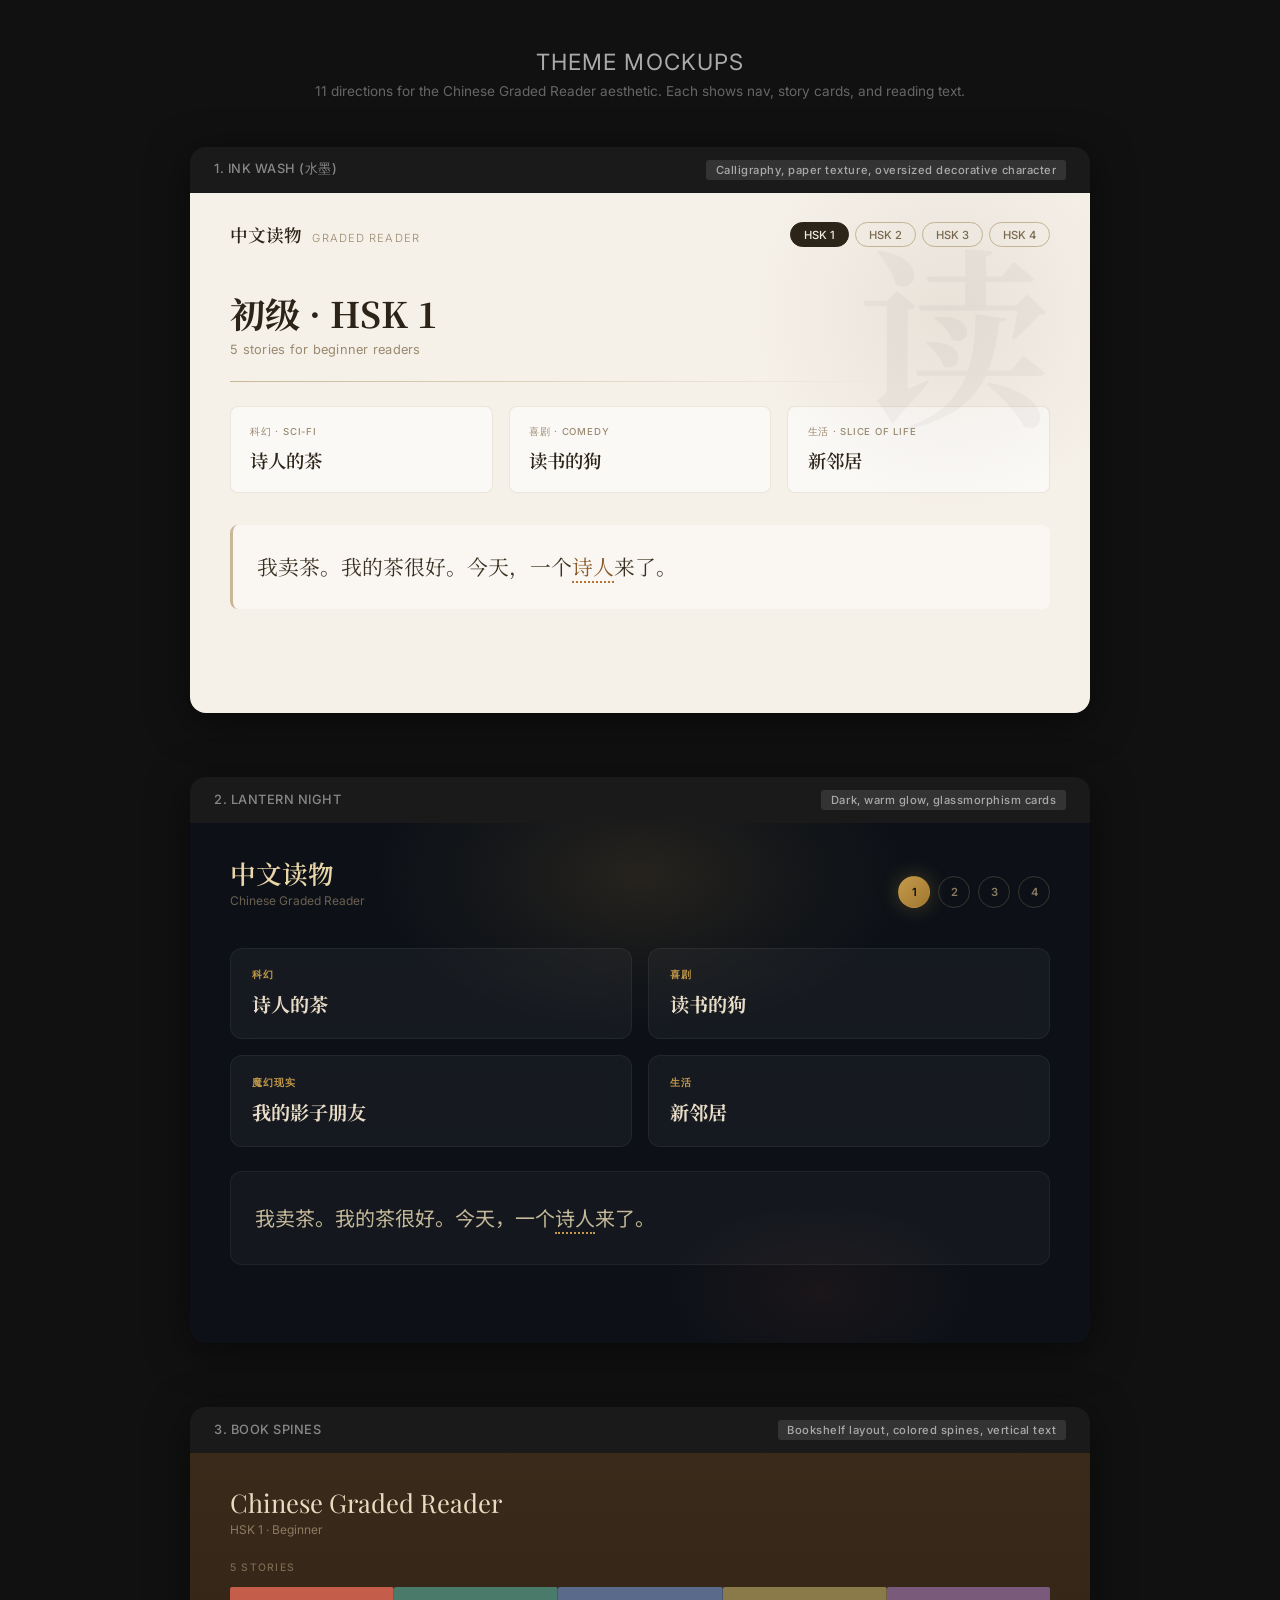
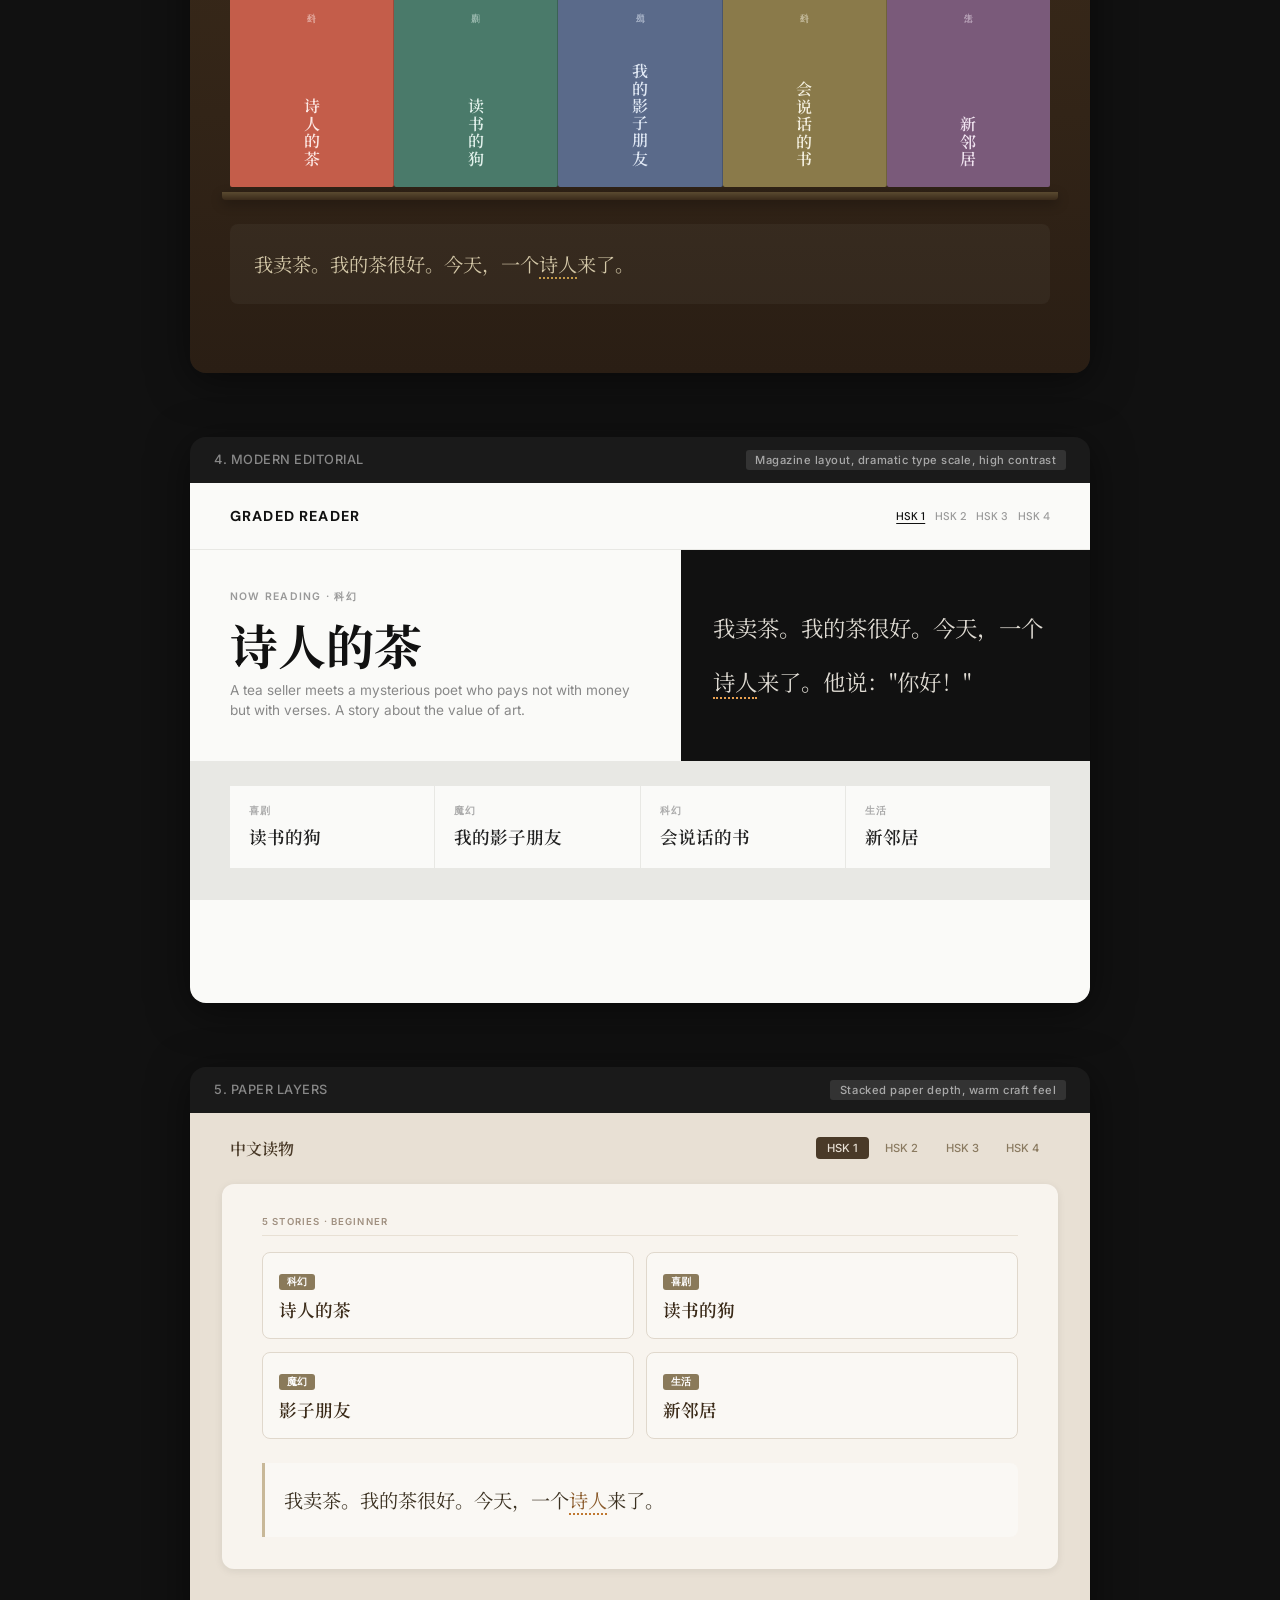
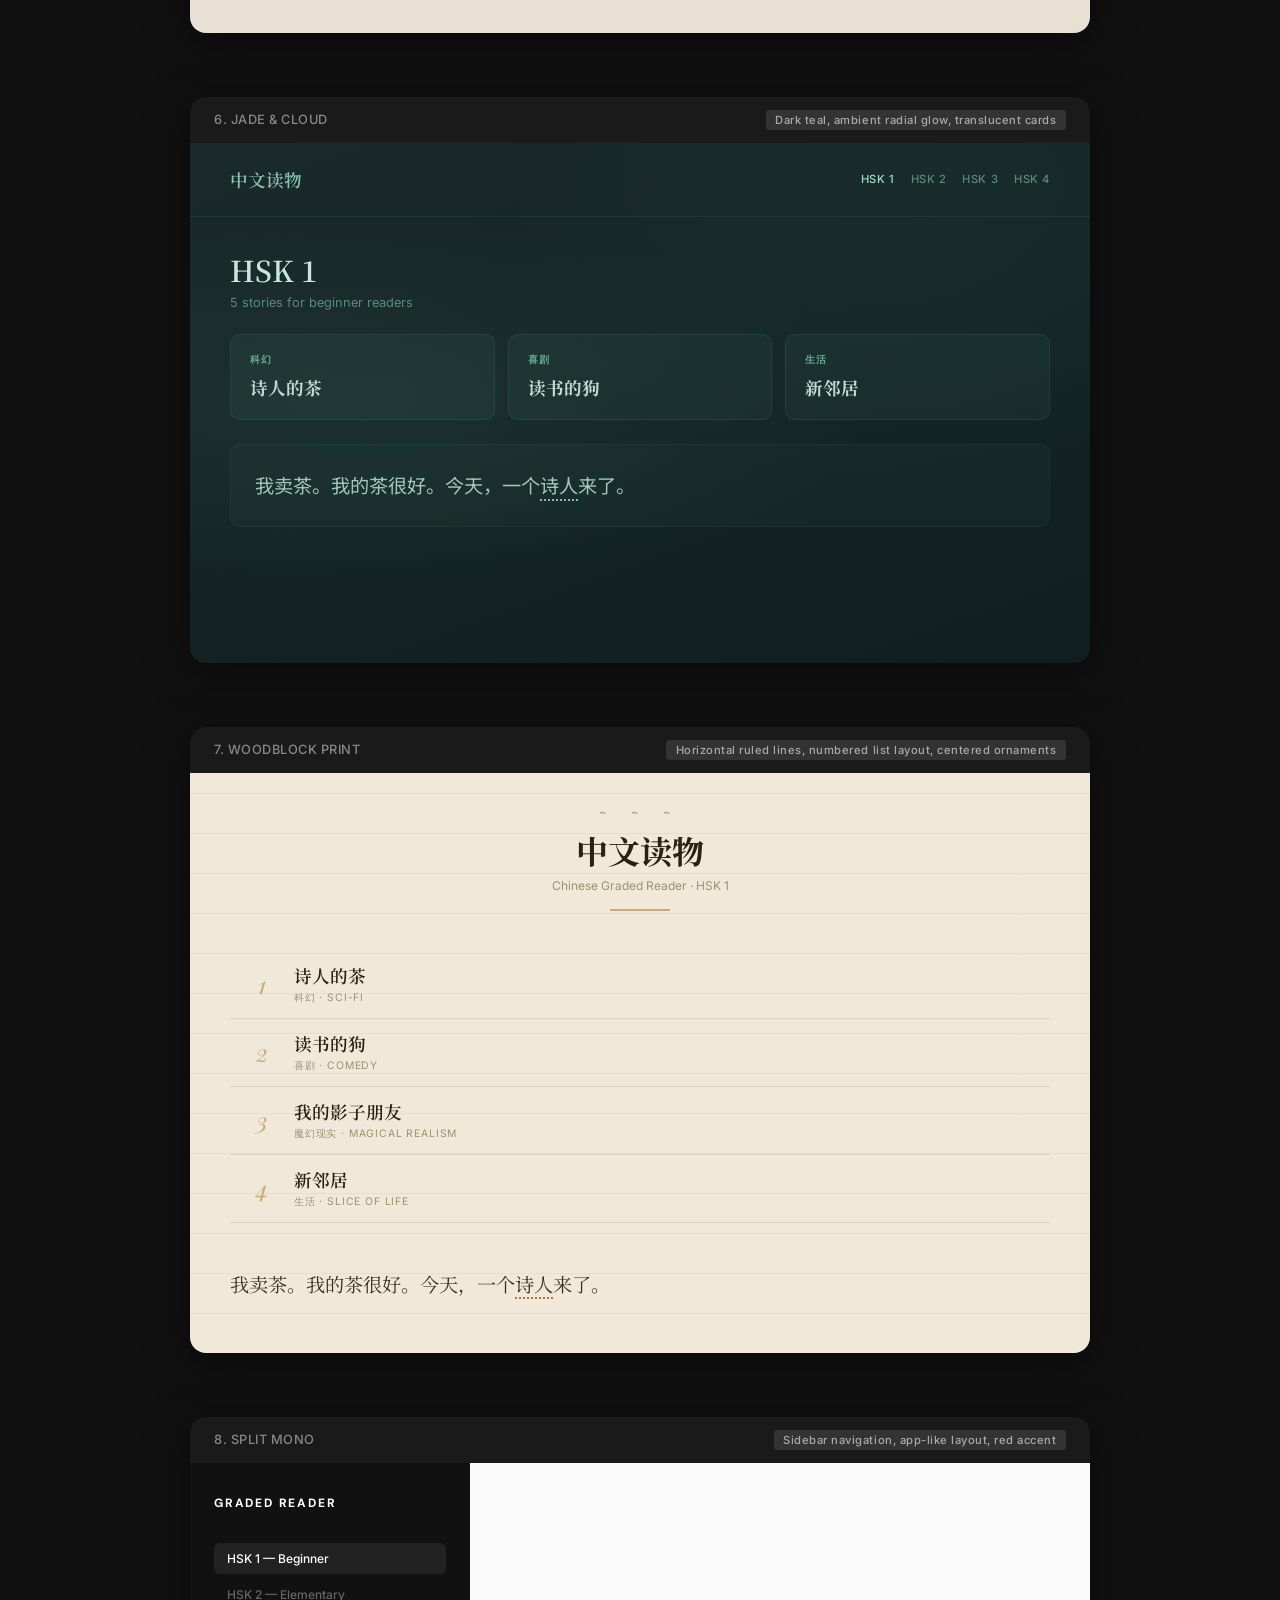
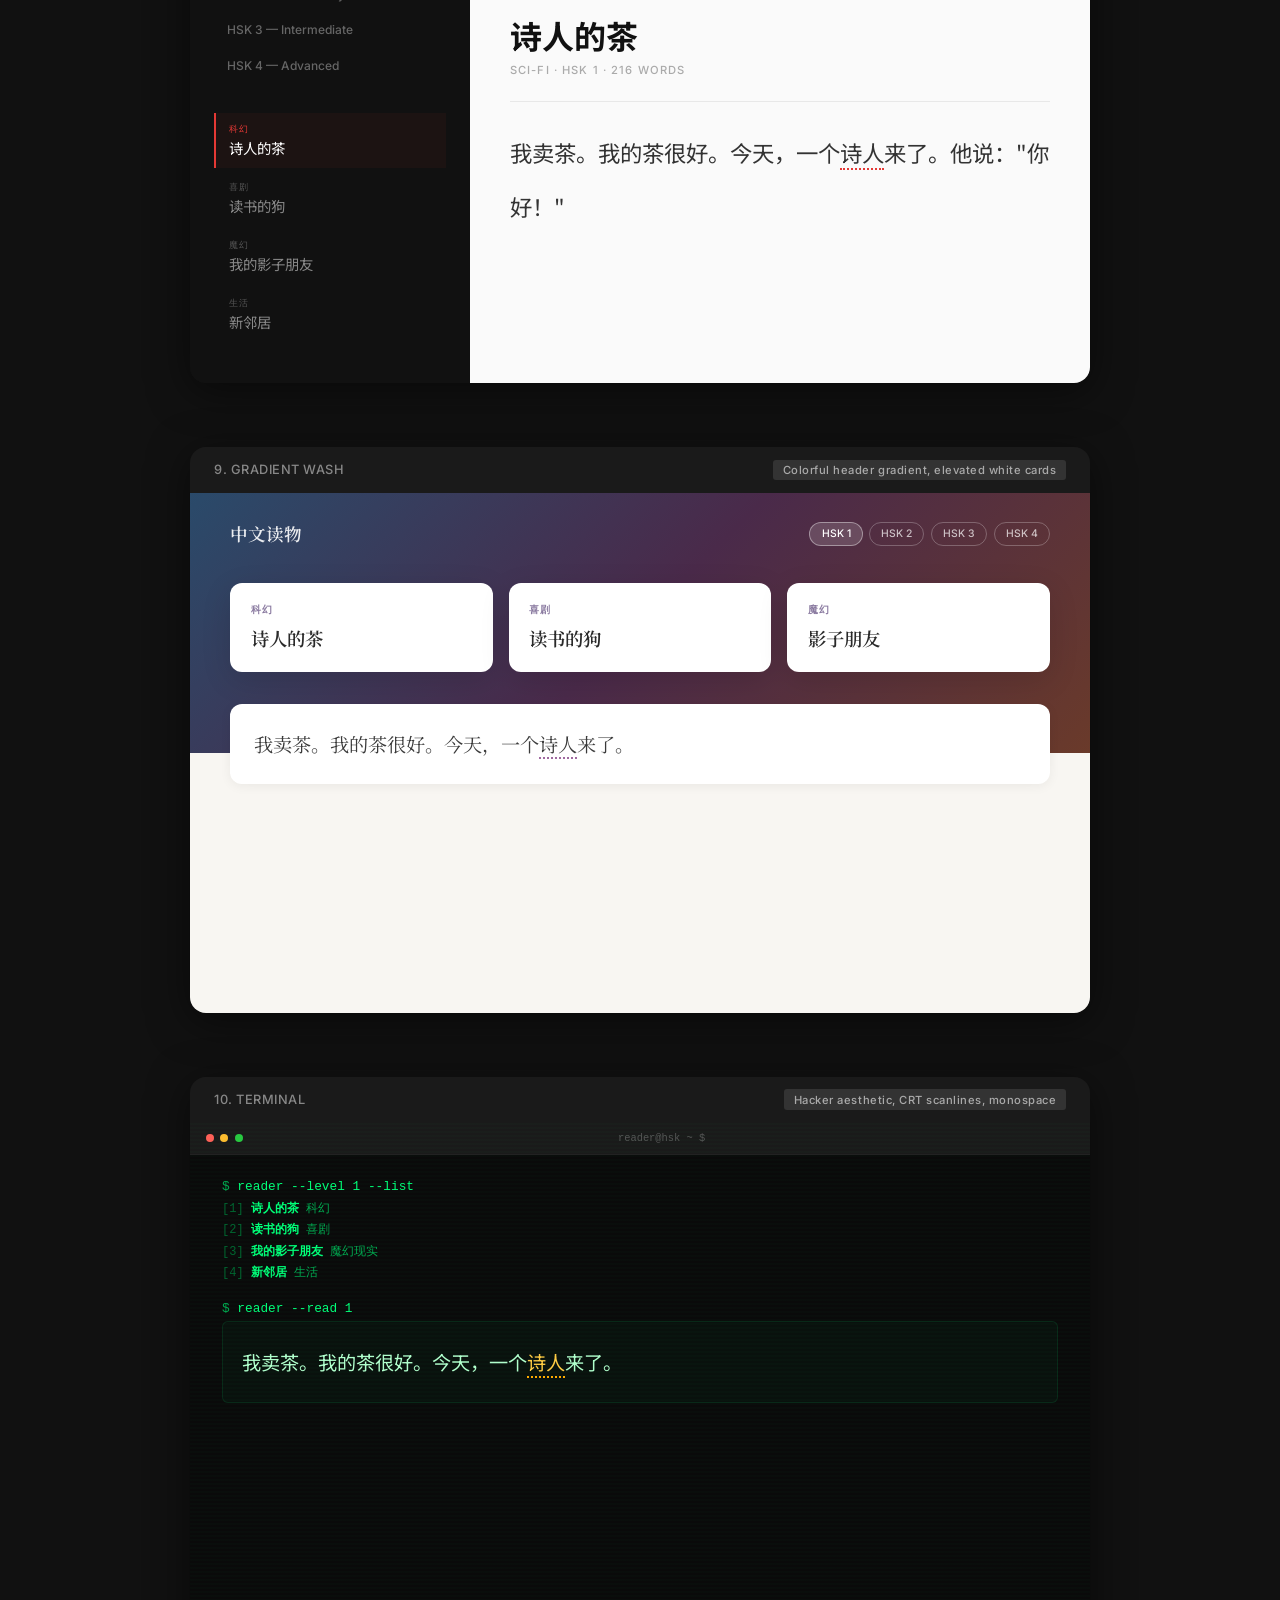
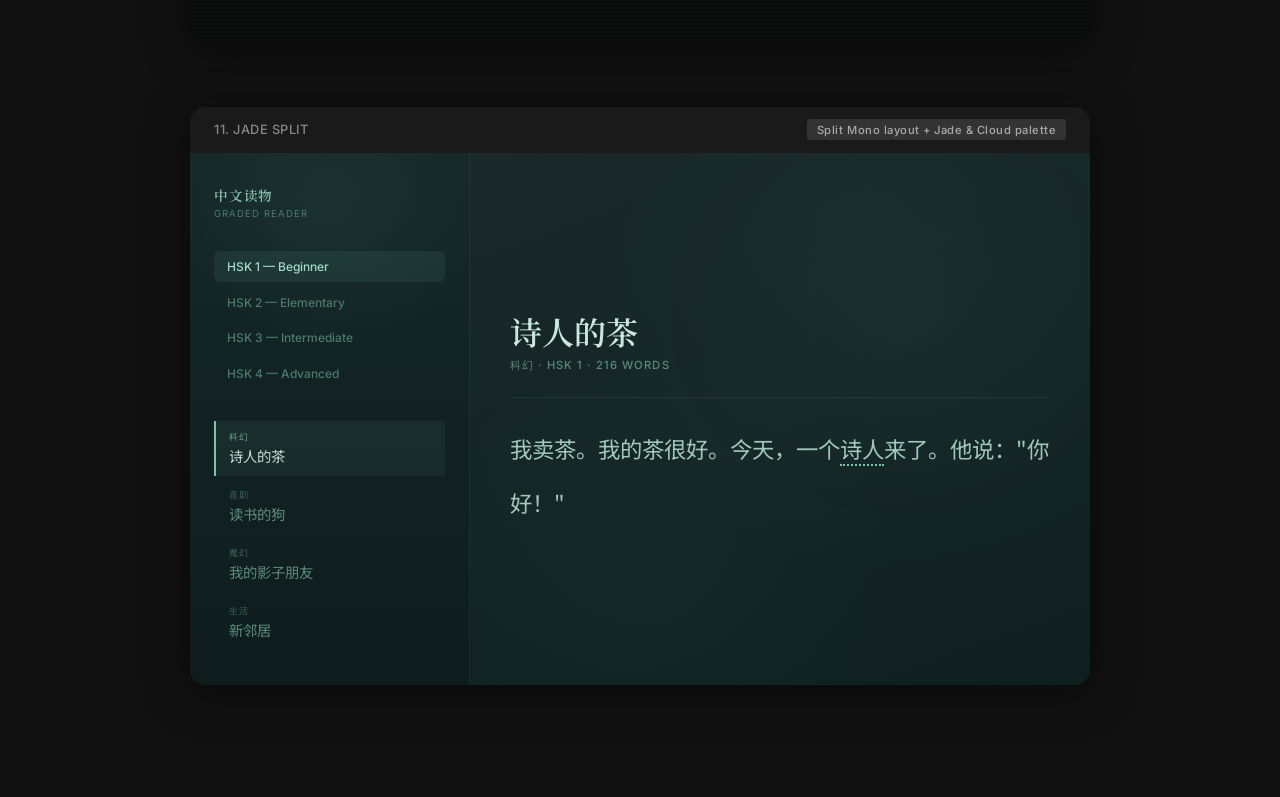
==== commit 772c3361: "Add Jade Split mockup (#11): Split Mono layout + Jade & Cloud colors Co-Authored-By: Claude Opus 4.6" ====
--- a/mockups.html
+++ b/mockups.html
@@ -1107,13 +1107,153 @@
   }
   .t10 .m-reading-term .sample-text .w:hover { color: #00ff78; }
   .t10 .above { border-color: #ffaa00; color: #ffcc44; }
+
+  /* ========================================
+     THEME 11: JADE SPLIT (Split Mono + Jade & Cloud)
+     ======================================== */
+  .t11 .frame {
+    min-height: 520px;
+    display: grid;
+    grid-template-columns: 280px 1fr;
+    background: #0f1f20;
+  }
+  .t11 .m-sidebar {
+    background: linear-gradient(180deg, #162828 0%, #0e1c1d 100%);
+    padding: 2rem 1.5rem;
+    display: flex;
+    flex-direction: column;
+    position: relative;
+    overflow: hidden;
+    border-right: 1px solid rgba(100,180,160,0.1);
+  }
+  .t11 .m-sidebar::before {
+    content: '';
+    position: absolute;
+    top: -20%; left: -20%;
+    width: 140%; height: 60%;
+    background: radial-gradient(ellipse, rgba(100,180,160,0.07) 0%, transparent 60%);
+    pointer-events: none;
+  }
+  .t11 .m-sidebar .logo {
+    font-family: 'Noto Serif SC', serif;
+    font-size: 0.85rem;
+    font-weight: 600;
+    letter-spacing: 0.06em;
+    color: #8ac4b0;
+    margin-bottom: 2rem;
+    position: relative;
+  }
+  .t11 .m-sidebar .logo span {
+    display: block;
+    font-family: 'Inter', sans-serif;
+    font-size: 0.6rem;
+    font-weight: 400;
+    color: #4a7a6a;
+    letter-spacing: 0.1em;
+    text-transform: uppercase;
+    margin-top: 0.2rem;
+  }
+  .t11 .m-sidebar .level-nav {
+    display: flex;
+    flex-direction: column;
+    gap: 0.3rem;
+    margin-bottom: 2rem;
+    position: relative;
+  }
+  .t11 .m-sidebar .lv-item {
+    padding: 0.5rem 0.8rem;
+    border-radius: 6px;
+    font-size: 0.75rem;
+    color: #4a7a6a;
+    font-weight: 500;
+    transition: all 0.2s;
+  }
+  .t11 .m-sidebar .lv-item.active {
+    background: rgba(100,180,160,0.1);
+    color: #a0dcc8;
+  }
+  .t11 .m-sidebar .stories-list {
+    flex: 1;
+    position: relative;
+  }
+  .t11 .m-sidebar .s-item {
+    padding: 0.6rem 0.8rem;
+    border-left: 2px solid transparent;
+    margin-bottom: 0.2rem;
+    transition: all 0.2s;
+  }
+  .t11 .m-sidebar .s-item.active {
+    border-left-color: #80c4a8;
+    background: rgba(100,180,160,0.08);
+  }
+  .t11 .m-sidebar .s-item .s-badge {
+    font-size: 0.55rem;
+    text-transform: uppercase;
+    letter-spacing: 0.1em;
+    color: #3d6a5a;
+  }
+  .t11 .m-sidebar .s-item.active .s-badge { color: #6aaa90; }
+  .t11 .m-sidebar .s-item h4 {
+    font-family: 'Noto Sans SC', sans-serif;
+    font-size: 0.9rem;
+    color: #5a8a7a;
+    font-weight: 400;
+    margin-top: 0.1rem;
+  }
+  .t11 .m-sidebar .s-item.active h4 { color: #c0dcd0; }
+  .t11 .m-main {
+    background: linear-gradient(160deg, #1a2a2a 0%, #0f1f20 100%);
+    padding: 2.5rem;
+    display: flex;
+    flex-direction: column;
+    justify-content: center;
+    position: relative;
+    overflow: hidden;
+  }
+  .t11 .m-main::before {
+    content: '';
+    position: absolute;
+    top: 0; left: 0; right: 0; bottom: 0;
+    background:
+      radial-gradient(ellipse at 70% 30%, rgba(100,180,160,0.06) 0%, transparent 50%),
+      radial-gradient(ellipse at 30% 80%, rgba(80,160,140,0.04) 0%, transparent 40%);
+    pointer-events: none;
+  }
+  .t11 .m-main .reading-title {
+    font-family: 'Noto Serif SC', serif;
+    font-size: 2rem;
+    font-weight: 600;
+    color: #c8e8dc;
+    margin-bottom: 0.3rem;
+    position: relative;
+  }
+  .t11 .m-main .reading-meta {
+    font-size: 0.7rem;
+    text-transform: uppercase;
+    letter-spacing: 0.1em;
+    color: #5a8a7a;
+    font-weight: 500;
+    margin-bottom: 1.5rem;
+    padding-bottom: 1.5rem;
+    border-bottom: 1px solid rgba(100,180,160,0.12);
+    position: relative;
+  }
+  .t11 .m-main .sample-text {
+    font-family: 'Noto Sans SC', sans-serif;
+    font-size: 1.4rem;
+    color: #a0c8b8;
+    line-height: 2.4;
+    position: relative;
+  }
+  .t11 .m-main .sample-text .w:hover { color: #c8e8dc; }
+  .t11 .above { border-color: #80c4a8; }
 </style>
 </head>
 <body>
 
 <div class="page-header">
   <h1>Theme Mockups</h1>
-  <p>10 directions for the Chinese Graded Reader aesthetic. Each shows nav, story cards, and reading text.</p>
+  <p>11 directions for the Chinese Graded Reader aesthetic. Each shows nav, story cards, and reading text.</p>
 </div>
 
 <!-- 1: INK WASH -->
@@ -1503,6 +1643,47 @@
   </div>
 </div>
 
+<!-- 11: JADE SPLIT -->
+<div class="mockup t11">
+  <div class="mockup-label">11. Jade Split <span class="tag">Split Mono layout + Jade & Cloud palette</span></div>
+  <div class="frame">
+    <div class="m-sidebar">
+      <div class="logo">中文读物 <span>Graded Reader</span></div>
+      <div class="level-nav">
+        <div class="lv-item active">HSK 1 &mdash; Beginner</div>
+        <div class="lv-item">HSK 2 &mdash; Elementary</div>
+        <div class="lv-item">HSK 3 &mdash; Intermediate</div>
+        <div class="lv-item">HSK 4 &mdash; Advanced</div>
+      </div>
+      <div class="stories-list">
+        <div class="s-item active">
+          <div class="s-badge">科幻</div>
+          <h4>诗人的茶</h4>
+        </div>
+        <div class="s-item">
+          <div class="s-badge">喜剧</div>
+          <h4>读书的狗</h4>
+        </div>
+        <div class="s-item">
+          <div class="s-badge">魔幻</div>
+          <h4>我的影子朋友</h4>
+        </div>
+        <div class="s-item">
+          <div class="s-badge">生活</div>
+          <h4>新邻居</h4>
+        </div>
+      </div>
+    </div>
+    <div class="m-main">
+      <div class="reading-title">诗人的茶</div>
+      <div class="reading-meta">科幻 &middot; HSK 1 &middot; 216 words</div>
+      <div class="sample-text">
+        <span class="w">我</span><span class="w">卖</span><span class="w">茶</span>。<span class="w">我</span><span class="w">的</span><span class="w">茶</span><span class="w">很</span><span class="w">好</span>。<span class="w">今天</span>，<span class="w">一</span><span class="w">个</span><span class="w above">诗人</span><span class="w">来</span><span class="w">了</span>。<span class="w">他</span><span class="w">说</span>：<span class="w">"</span><span class="w">你好</span>！<span class="w">"</span>
+      </div>
+    </div>
+  </div>
+</div>
+
 </div>
 </body>
 </html>
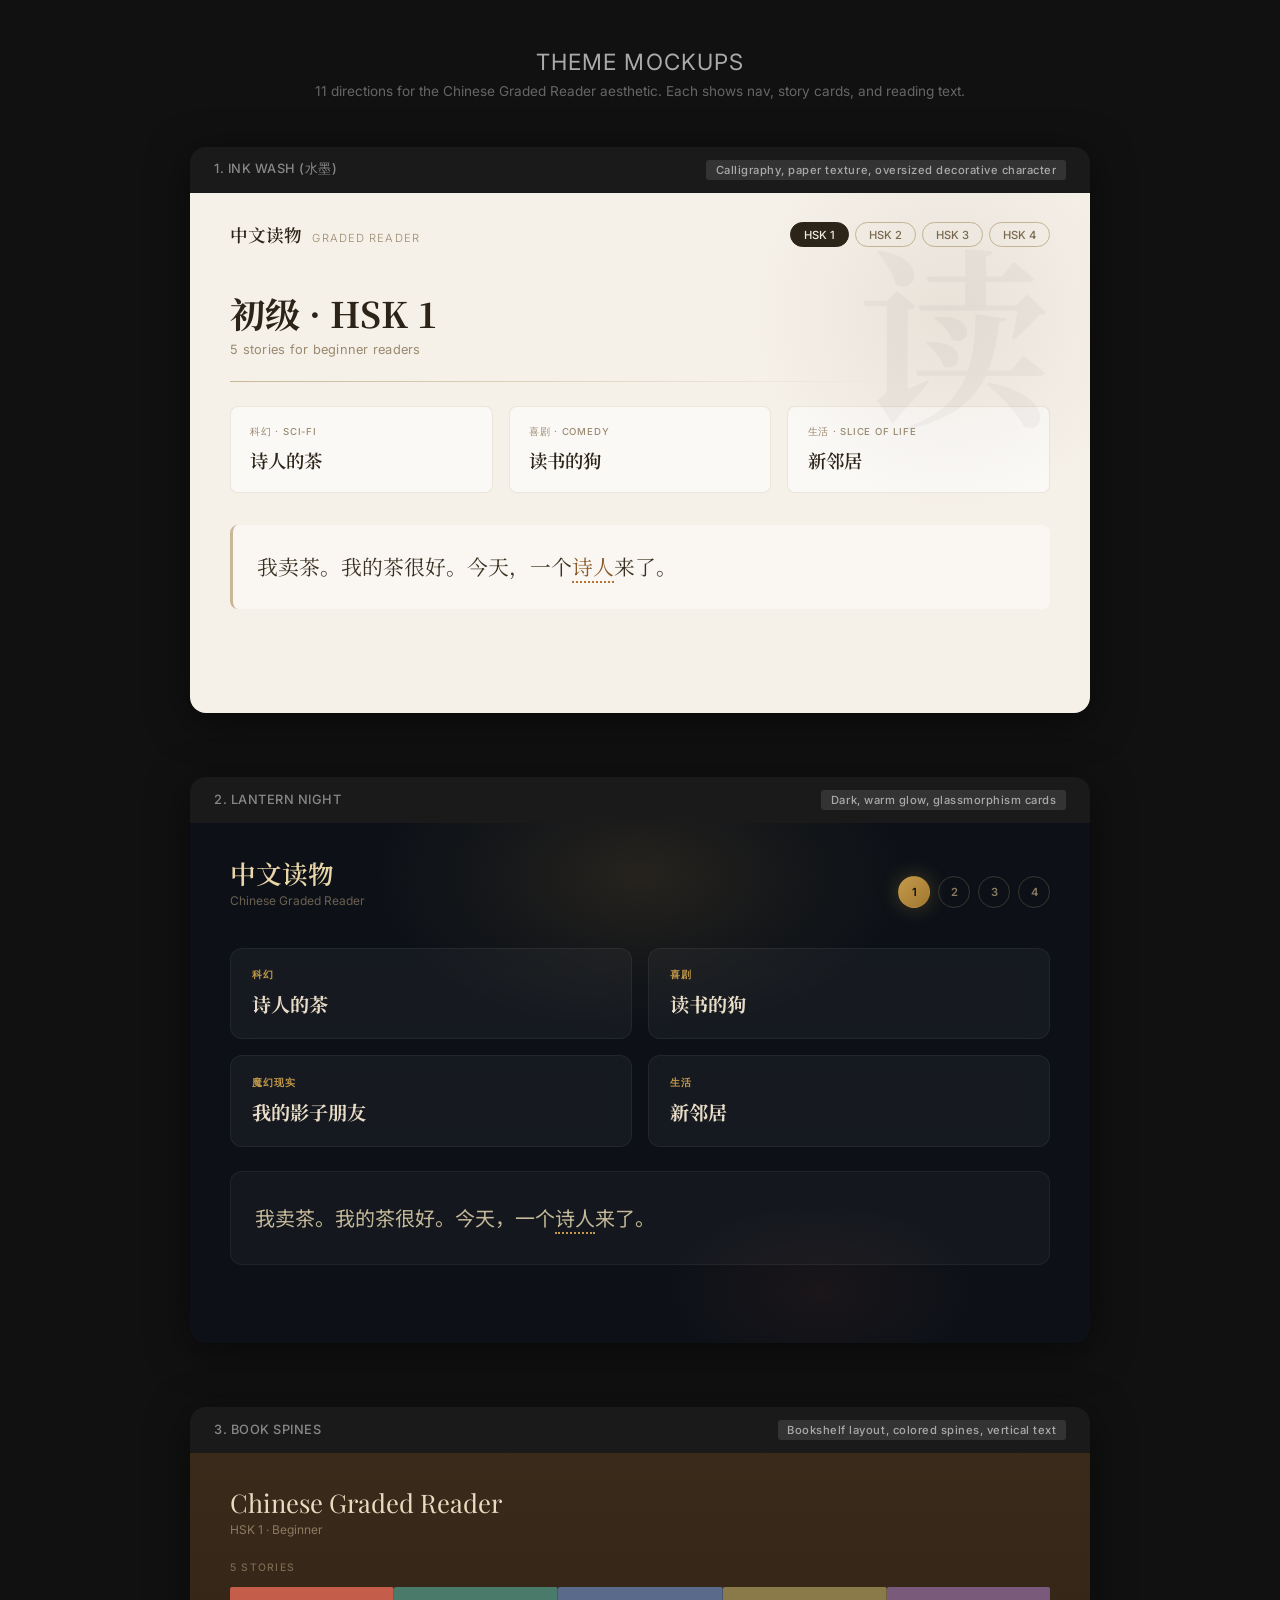
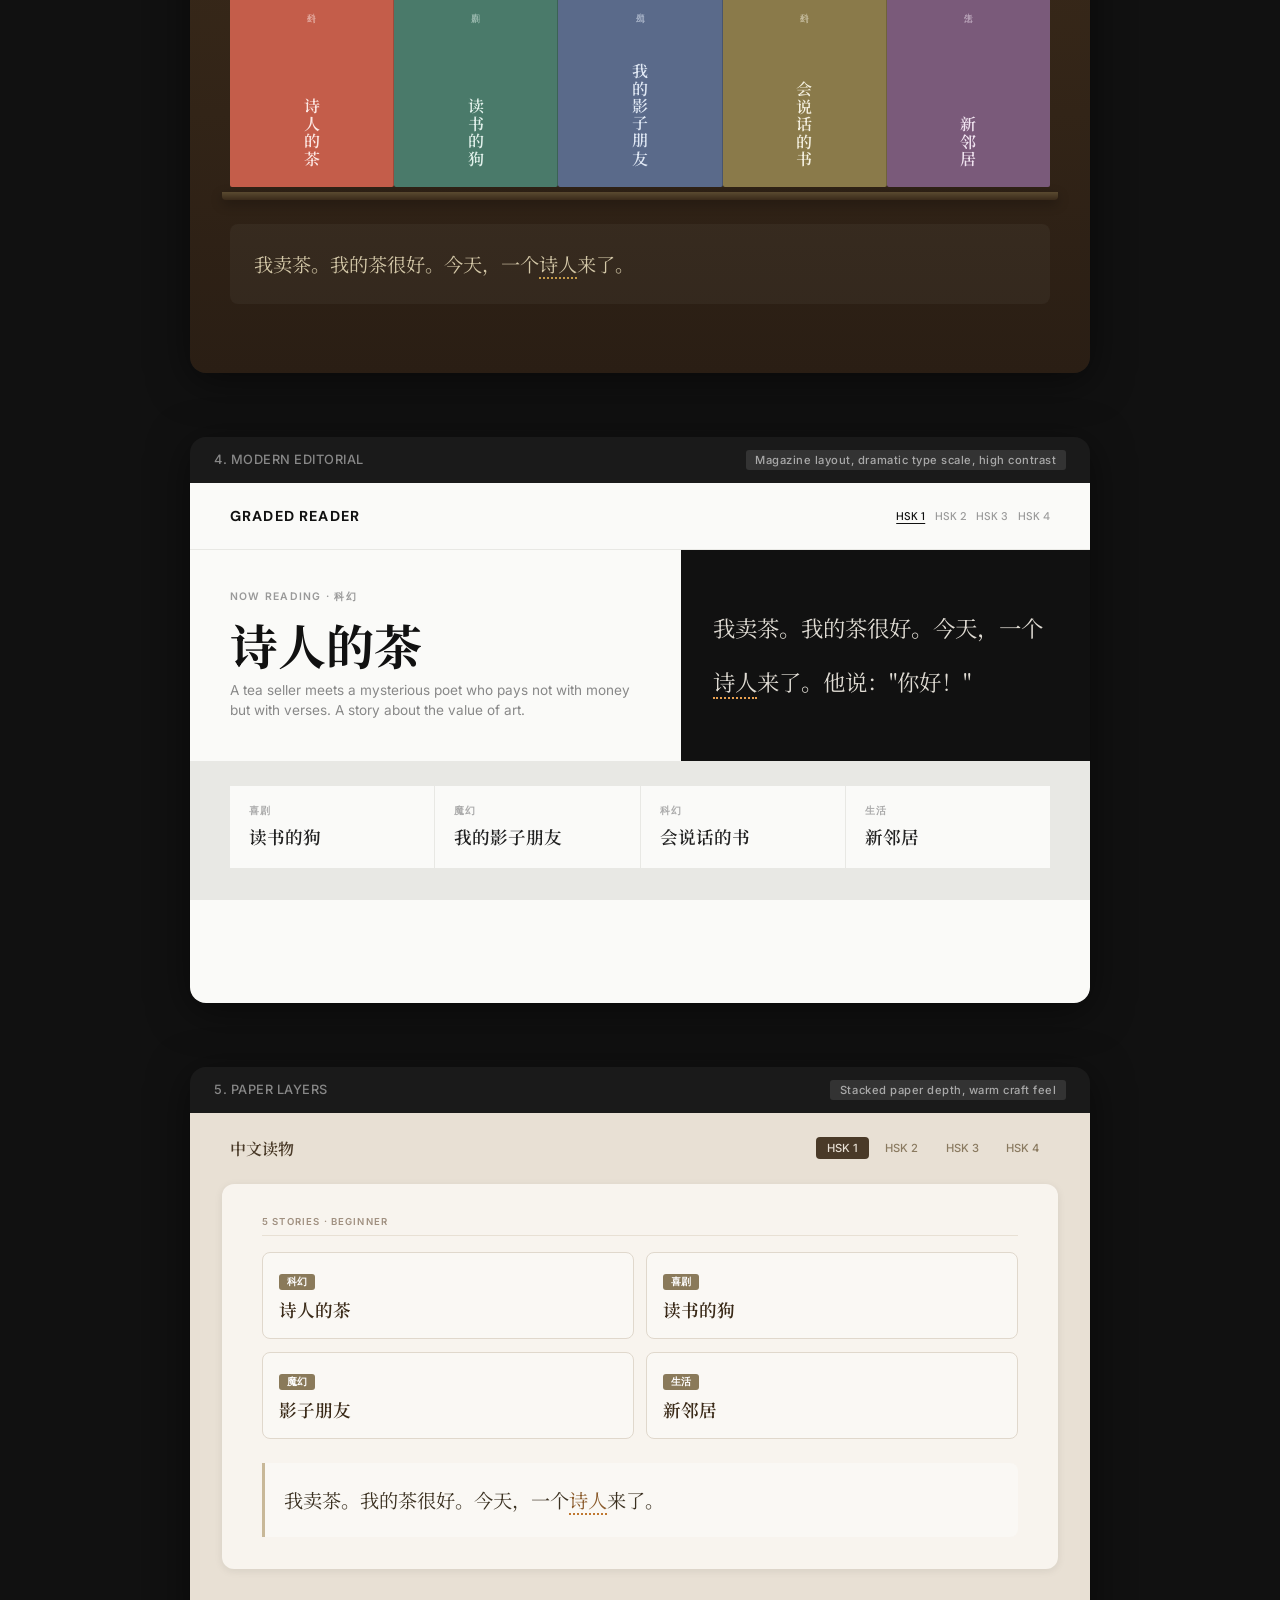
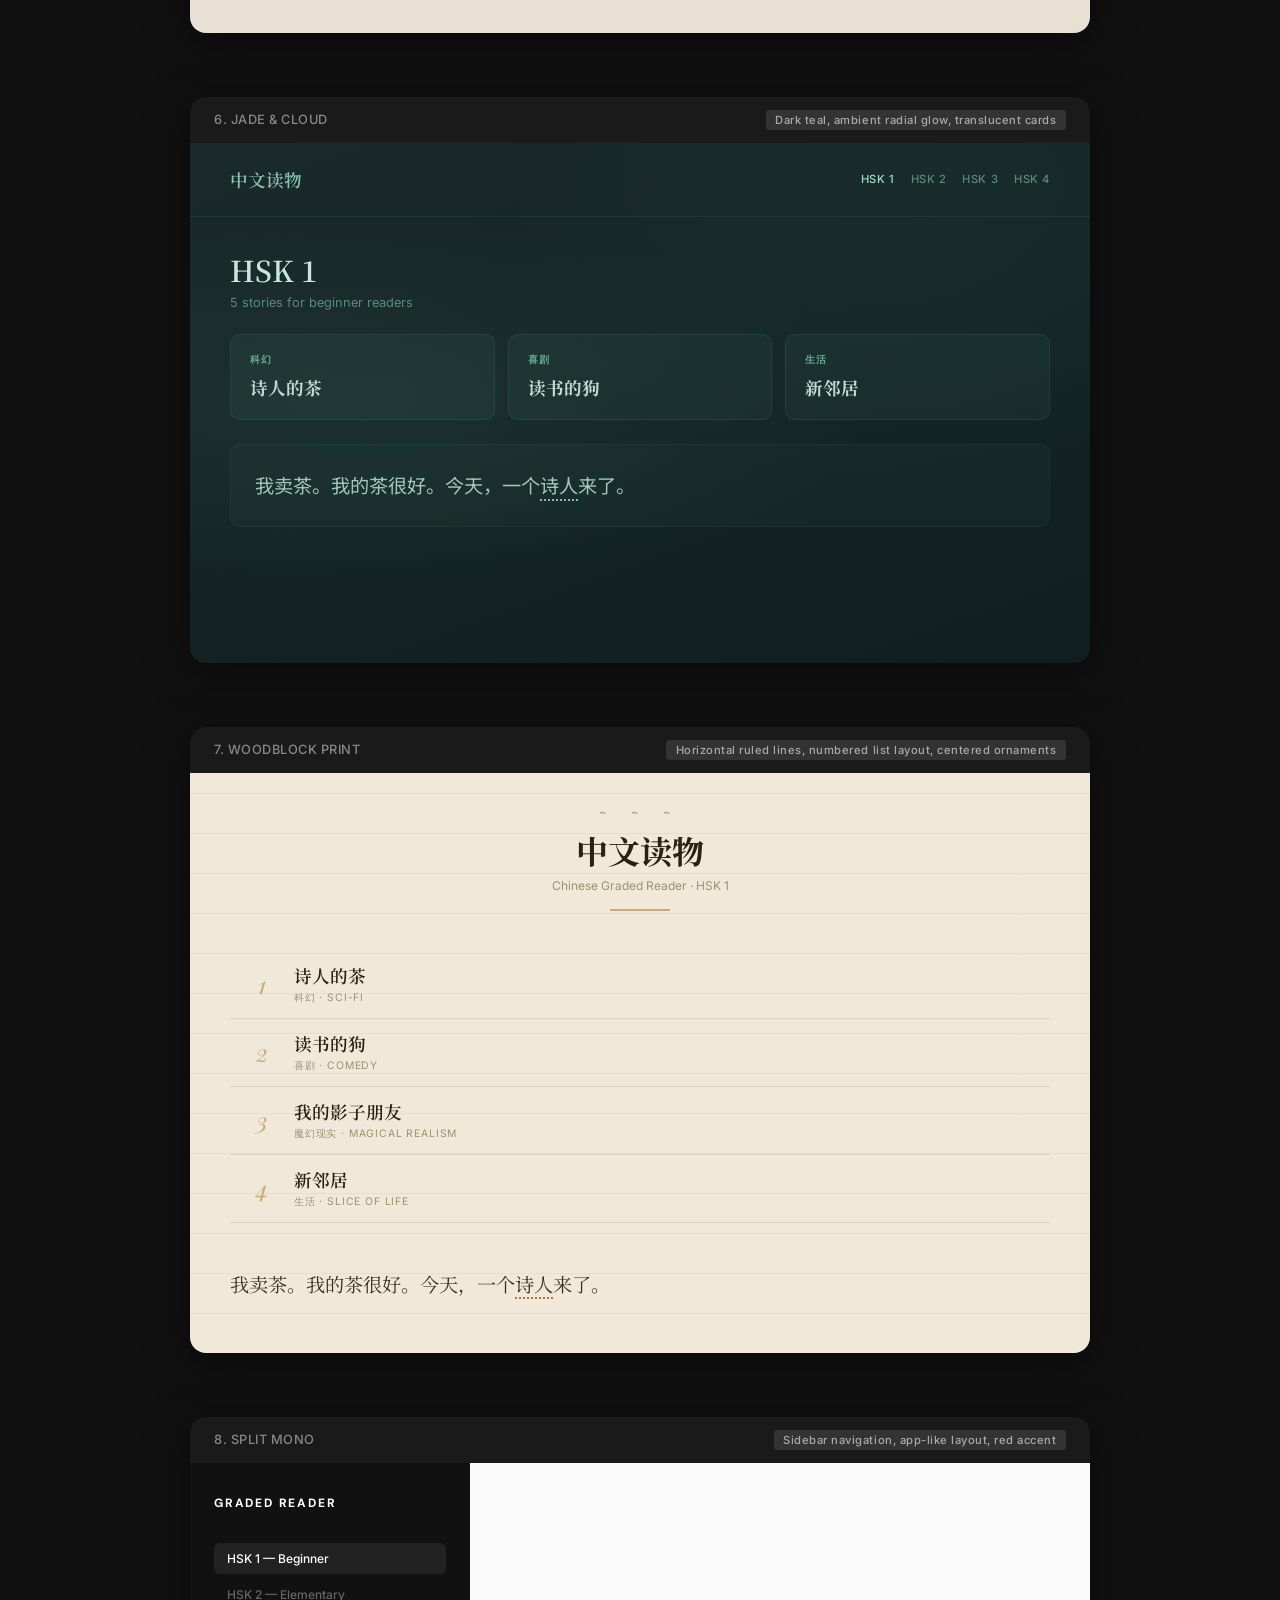
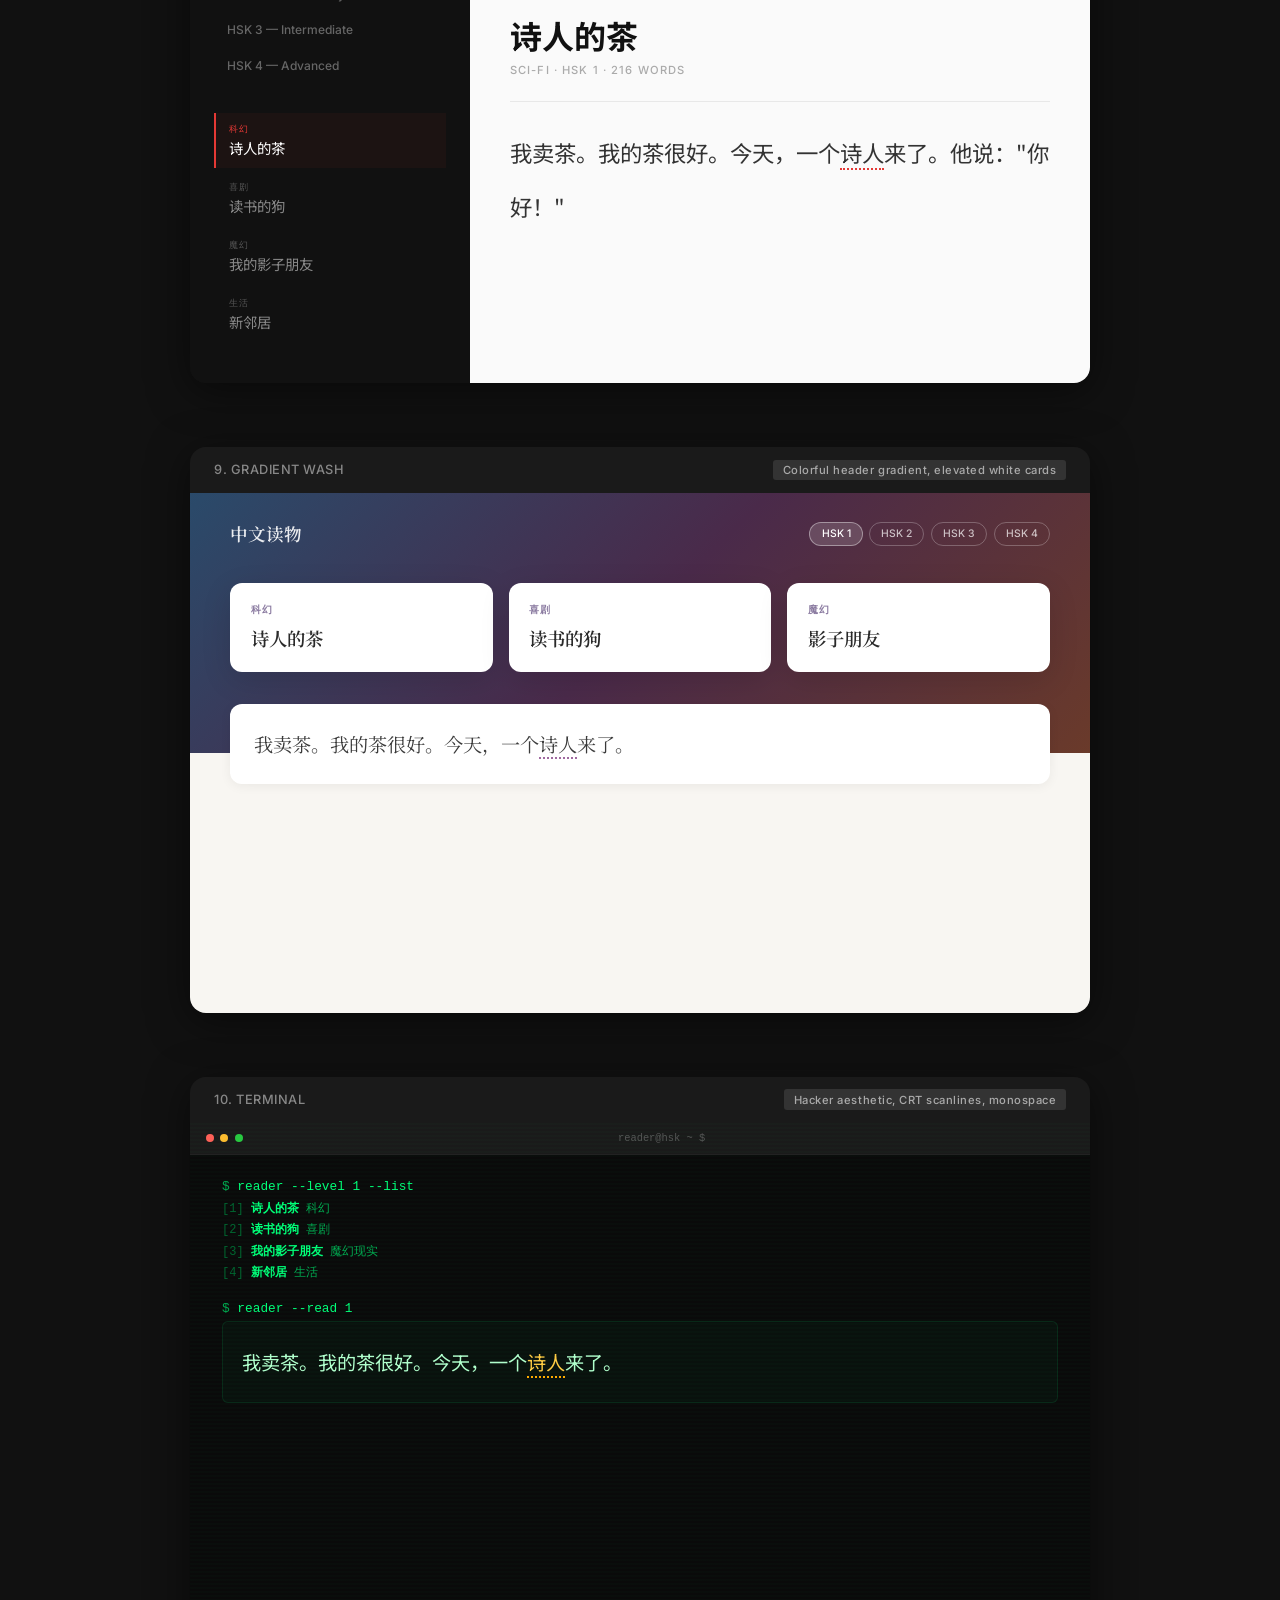
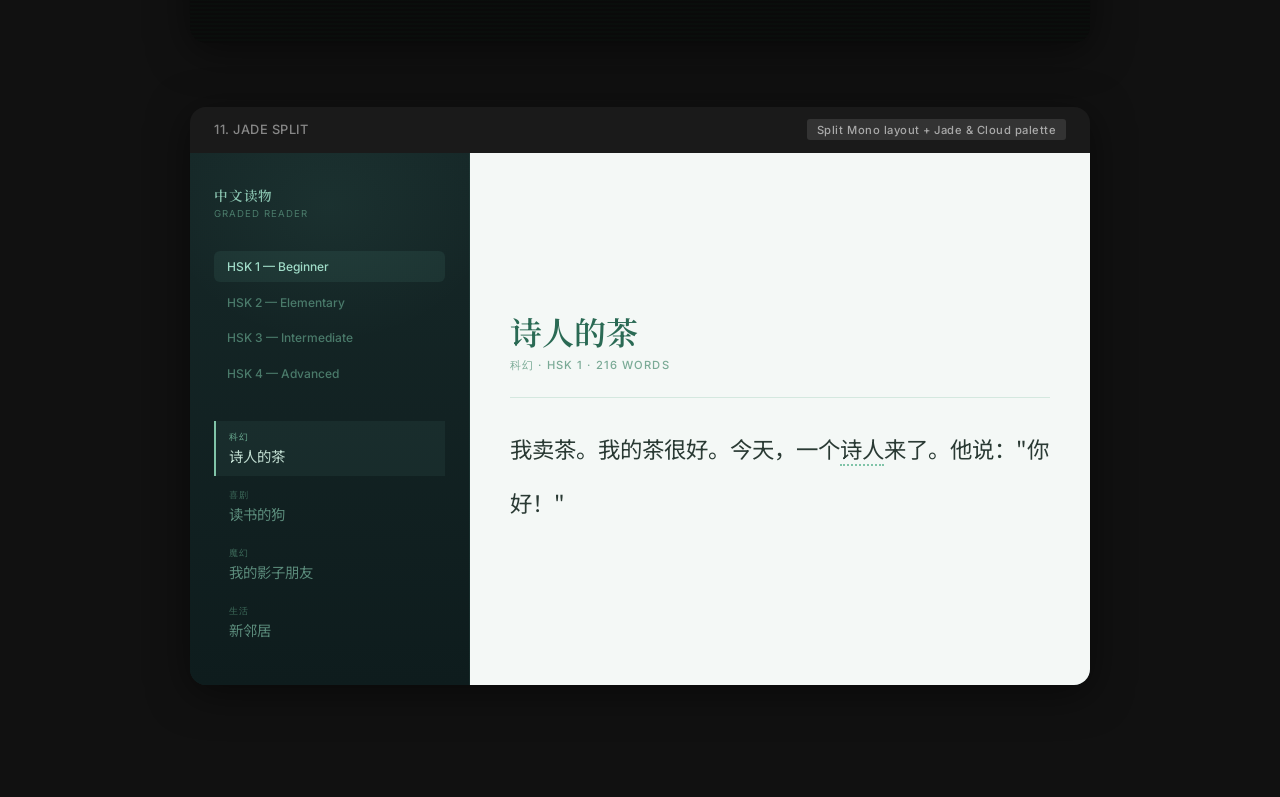
==== commit 19388757: "Lighten Jade Split main pane, keep green accents on titles/meta Co-Authored-By: Claude Opus 4.6 <nor" ====
--- a/mockups.html
+++ b/mockups.html
@@ -1202,7 +1202,7 @@
   }
   .t11 .m-sidebar .s-item.active h4 { color: #c0dcd0; }
   .t11 .m-main {
-    background: linear-gradient(160deg, #1a2a2a 0%, #0f1f20 100%);
+    background: #f4f8f6;
     padding: 2.5rem;
     display: flex;
     flex-direction: column;
@@ -1210,42 +1210,30 @@
     position: relative;
     overflow: hidden;
   }
-  .t11 .m-main::before {
-    content: '';
-    position: absolute;
-    top: 0; left: 0; right: 0; bottom: 0;
-    background:
-      radial-gradient(ellipse at 70% 30%, rgba(100,180,160,0.06) 0%, transparent 50%),
-      radial-gradient(ellipse at 30% 80%, rgba(80,160,140,0.04) 0%, transparent 40%);
-    pointer-events: none;
-  }
   .t11 .m-main .reading-title {
     font-family: 'Noto Serif SC', serif;
     font-size: 2rem;
     font-weight: 600;
-    color: #c8e8dc;
+    color: #2a6a54;
     margin-bottom: 0.3rem;
-    position: relative;
   }
   .t11 .m-main .reading-meta {
     font-size: 0.7rem;
     text-transform: uppercase;
     letter-spacing: 0.1em;
-    color: #5a8a7a;
+    color: #7aaa96;
     font-weight: 500;
     margin-bottom: 1.5rem;
     padding-bottom: 1.5rem;
-    border-bottom: 1px solid rgba(100,180,160,0.12);
-    position: relative;
+    border-bottom: 1px solid #d4e8df;
   }
   .t11 .m-main .sample-text {
     font-family: 'Noto Sans SC', sans-serif;
     font-size: 1.4rem;
-    color: #a0c8b8;
+    color: #2a3a34;
     line-height: 2.4;
-    position: relative;
-  }
-  .t11 .m-main .sample-text .w:hover { color: #c8e8dc; }
+  }
+  .t11 .m-main .sample-text .w:hover { color: #2a6a54; }
   .t11 .above { border-color: #80c4a8; }
 </style>
 </head>
